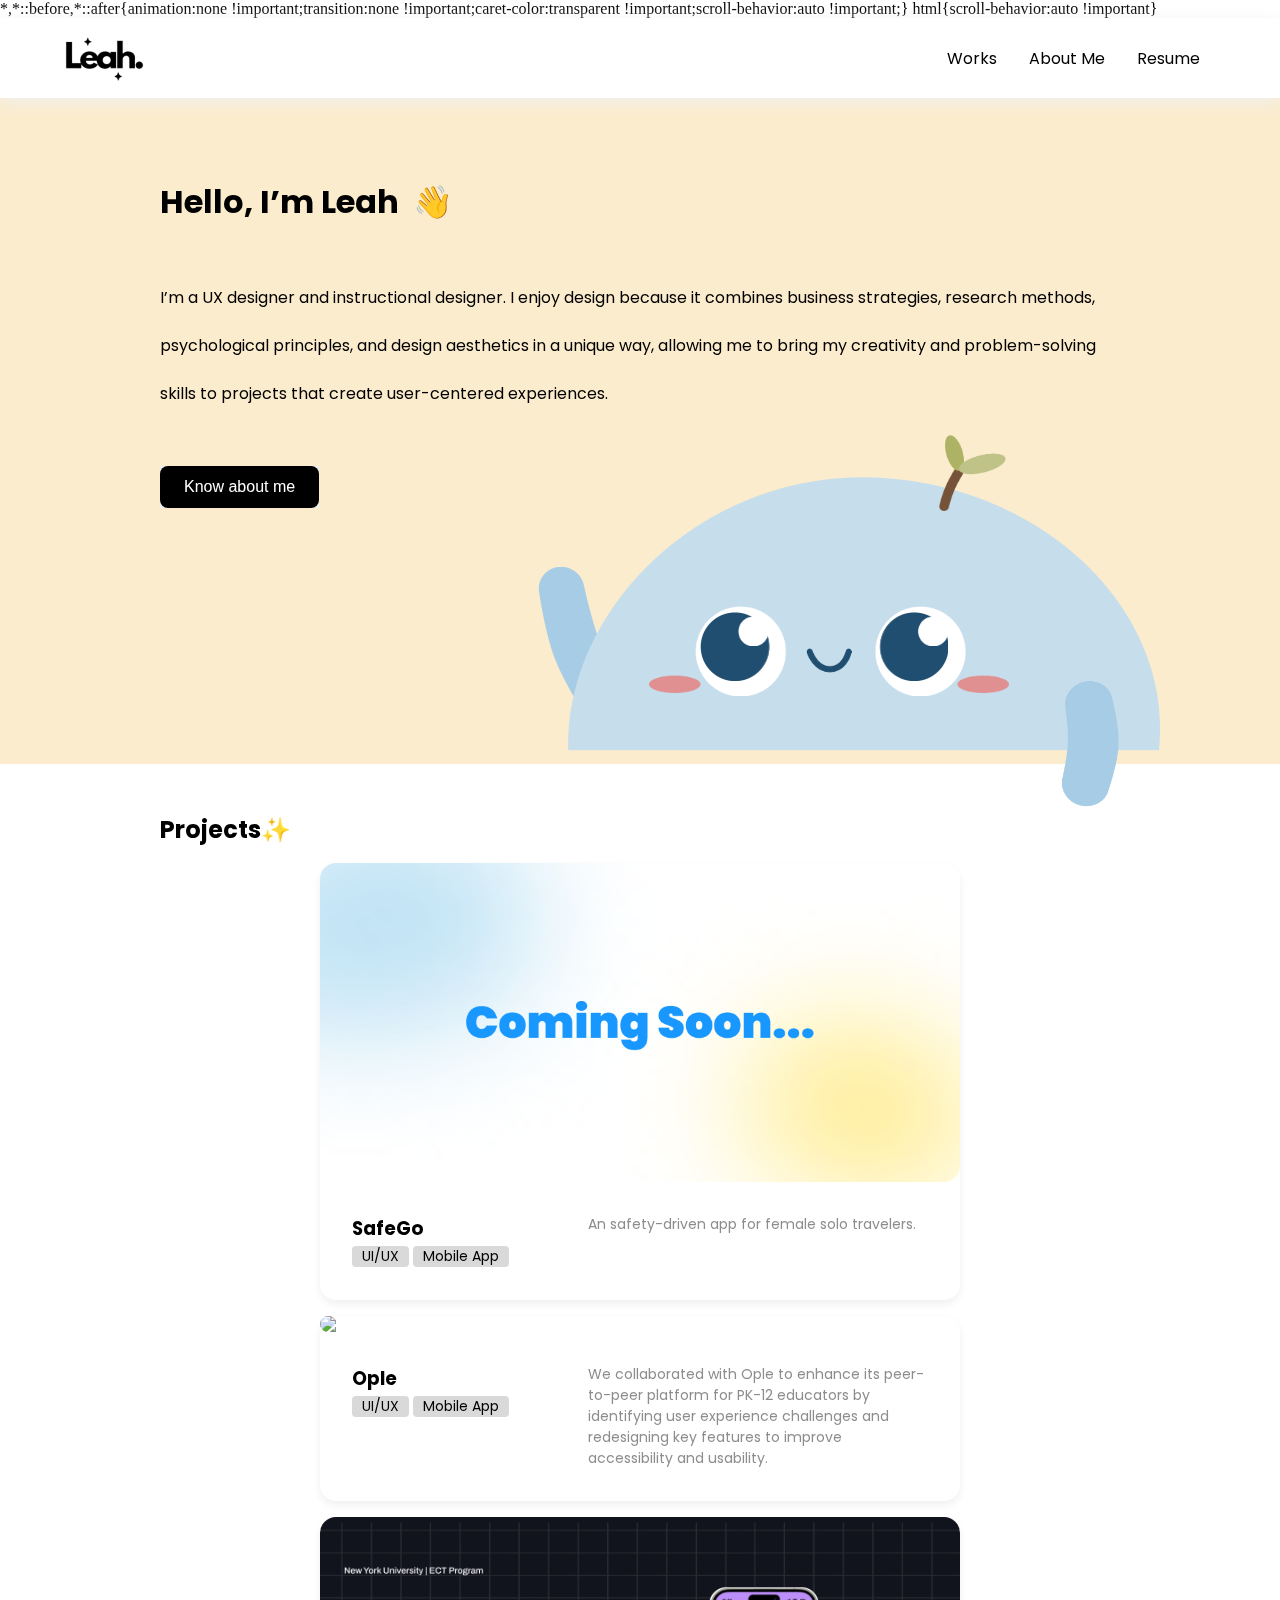
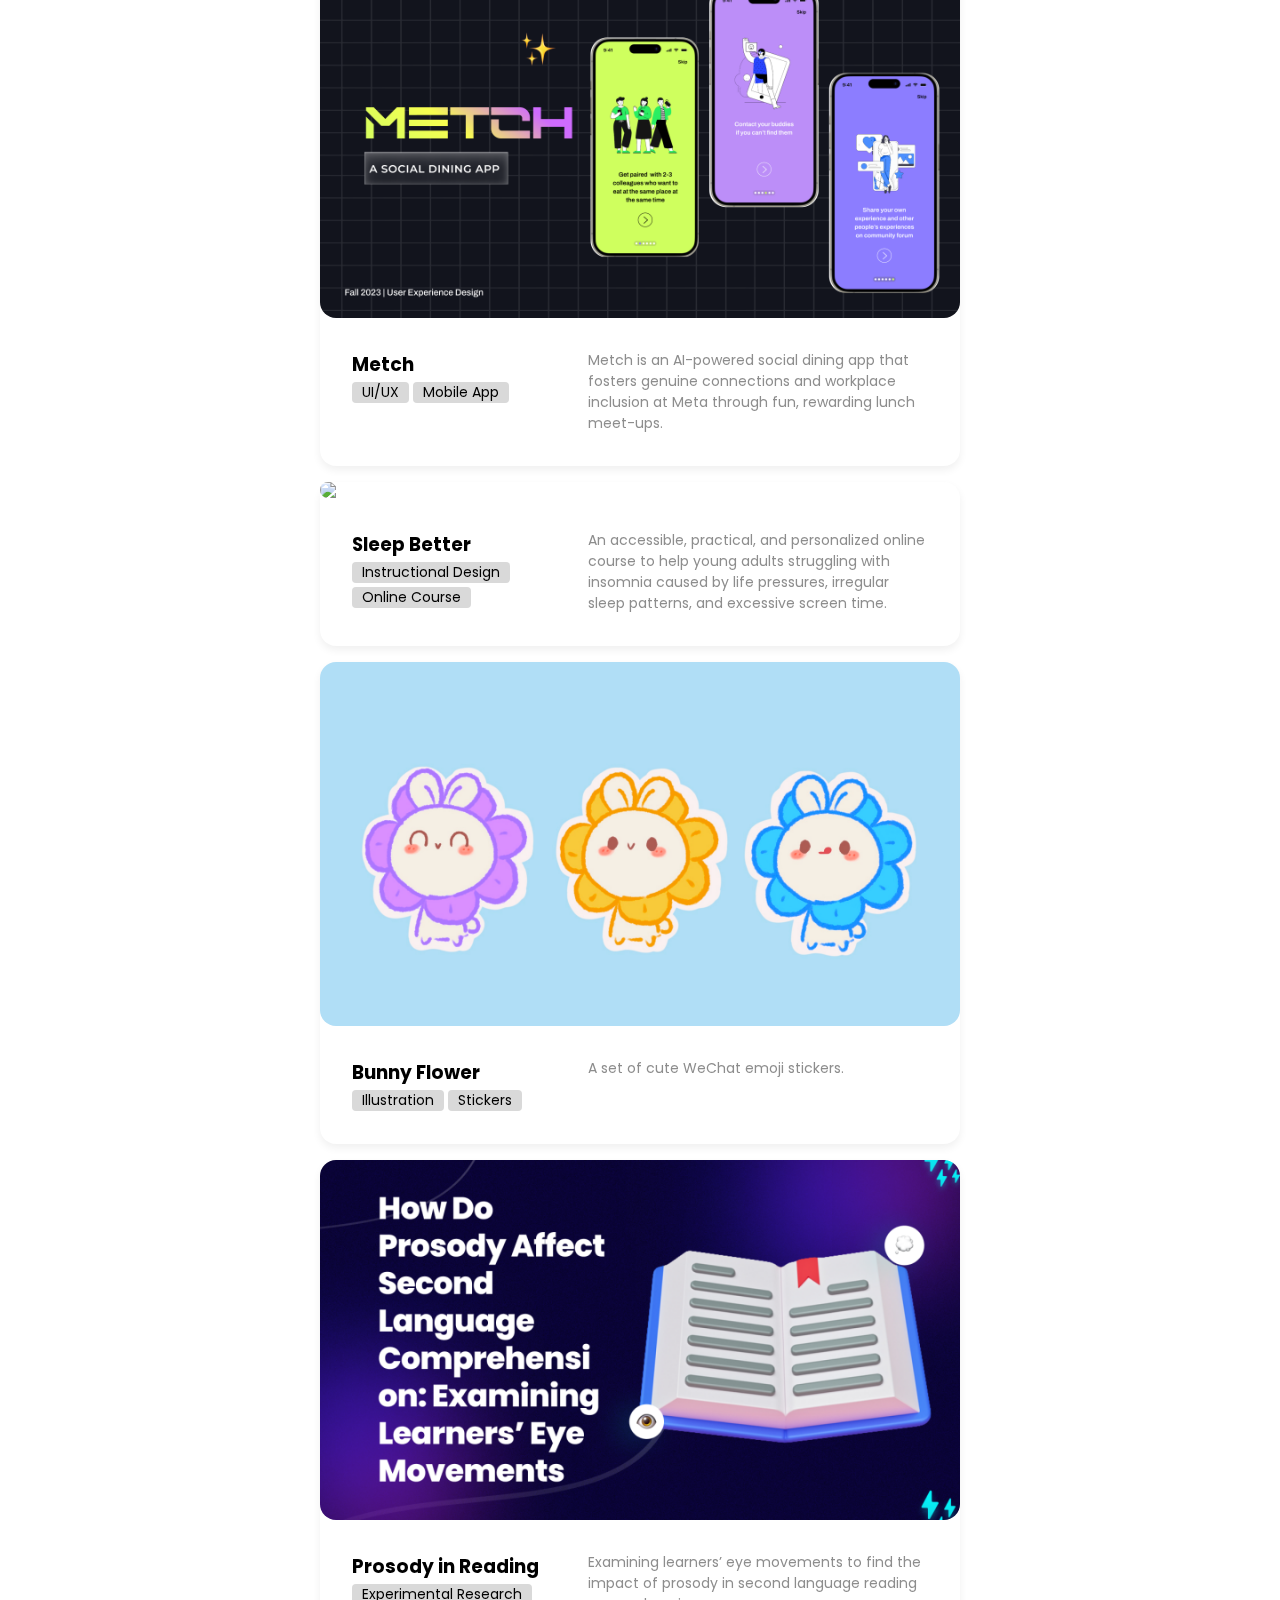
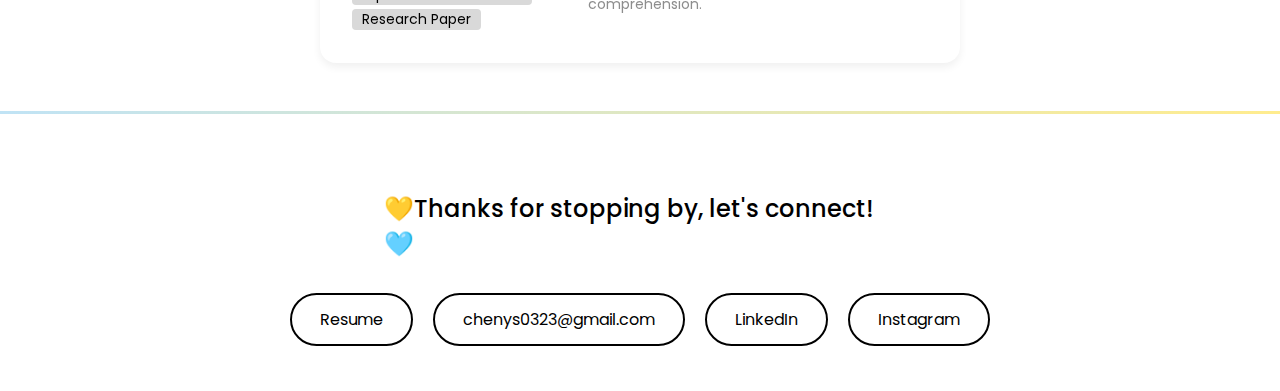
==== index.html @ affa06a2 "icon" ====
<!DOCTYPE html>
<html>
    
    <head>
        <meta charset="utf-8">
        <meta name="viewport" content="width=device-width, initial-scale=1.0">
        <link rel="stylesheet" type="text/css" href="style.css">
        <title>LeahChen_home</title>
        <link rel="icon" type="image/png" href="img/73.png">
        <link rel="preconnect" href="https://fonts.googleapis.com">
        <link rel="preconnect" href="https://fonts.gstatic.com" crossorigin>
        <link href="https://fonts.googleapis.com/css2?family=Poppins:wght@400;500;600&display=swap" rel="stylesheet">
    </head>
   
    <body>
        
        <div class="bg">
            <img src="about/img_about/background.png">
        </div>
        
        <!--navigation bar-->
        <div class="nav_bar">
            <div class="logo"><a href="index.html"><img src="img/logo.png" style="width:82px; height:80px;"> </a></div>
            <div class="menu_item">
                <ul>
                    <li><a href="index.html#nav_projects">Works</a></li>
                    <li><a href="about/about.html">About Me</a></li>
                    <li><a href="cv.pdf" target="_blank" rel="noopener noreferrer">Resume</a></li>
                </ul>
            </div>
        </div>
        <!--navigation bar end-->
        
        <!--main-->
        <div class="cover">
            <div class="cover_text">
                <h1>Hello, I’m Leah  👋</h1><br>
                <p>I’m a UX designer and instructional designer. I enjoy design because it combines business strategies, research methods, psychological principles, and design aesthetics in a unique way, allowing me to bring my creativity and problem-solving skills to projects that create user-centered experiences.</p><br>
                <button class="black-button"><a href="about/about.html">Know about me</a></button>
            </div>
            <div class="cartoon">
                <div class="cartoon_container">
                    <img class="hand" src="img/hand.png">
                    <img class="body" src="img/body.png">
                    <img class="face" src="img/face.png">
                    <img class="pupil" src="img/pupil.png">
                    <img class="highlight" src="img/highlights.png">
                    <img class="plant" src="img/plant.png">  
                    
                </div>
            </div>  
        </div>
        
        <div class="works">
            <h2 id="nav_projects">Projects✨</h2>
            <ul>
                <li>
                    <a href="#">
                        <img src="img/safego.png">
                        <div class="content">
                            <div class="title">
                                <h3>SafeGo</h3>
                                <p>UI/UX</p>
                                <p>Mobile App</p>
                            </div>
                            <div class="detail">
                                <p style="font-size: 14px; color:#8D8D8D;">An safety-driven app for female solo travelers.</p>
                            </div>
                        </div>
                    </a>    
                </li>
                <li>
                    <a href="ople/ople.html">
                        <img src="ople/img_ople/cover_ople.png">
                        <div class="content">
                            <div class="title">
                                <h3>Ople</h3>
                                <p>UI/UX</p>
                                <p>Mobile App</p>
                            </div>
                            <div class="detail">
                                <p style="font-size: 14px; color:#8D8D8D;">We collaborated with Ople to enhance its peer-to-peer platform for PK-12 educators by identifying user experience challenges and redesigning key features to improve accessibility and usability.</p>
                            </div>
                        </div>
                    </a>    
                </li>
                <li>
                    <a href="metch/metch.html">
                        <img src="metch/img_metch/cover.png">
                        <div class="content">
                            <div class="title">
                                <h3>Metch</h3>
                                <p>UI/UX</p>
                                <p>Mobile App</p>
                            </div>
                            <div class="detail">
                                <p style="font-size: 14px; color:#8D8D8D;">Metch is an AI-powered social dining app that fosters genuine connections and workplace inclusion at Meta through fun, rewarding lunch meet-ups.</p>
                            </div>
                        </div>
                    </a>    
                </li>
                <li>
                    <a href="sleep/sleep_better.html">
                        <img src="sleep/img_sleep/thumbnail.png">
                        <div class="content">
                            <div class="title">
                                <h3>Sleep Better</h3>
                                <p>Instructional Design</p>
                                <p>Online Course</p>
                            </div>
                            <div class="detail">
                                <p style="font-size: 14px; color:#8D8D8D;">An accessible, practical, and personalized online course to help young adults struggling with insomnia caused by life pressures, irregular sleep patterns, and excessive screen time.</p>
                            </div>
                        </div>
                    </a>    
                </li>
                <li>
                    <a href="bunny/bunny.html">
                        <img src="bunny/img_bunny/cover.png">
                        <div class="content">
                            <div class="title">
                                <h3>Bunny Flower</h3>
                                <p>Illustration</p>
                                <p>Stickers</p>
                            </div>
                            <div class="detail">
                                <p style="font-size: 14px; color:#8D8D8D;">A set of cute WeChat emoji stickers.</p>
                            </div>
                        </div>
                    </a>    
                </li>
                <li>
                    <a href="prosody/prosody.html">
                        <img src="prosody/img_prosody/cover.png">
                        <div class="content">
                            <div class="title">
                                <h3>Prosody in Reading</h3>
                                <p>Experimental Research</p>
                                <p>Research Paper</p>
                            </div>
                            <div class="detail">
                                <p style="font-size: 14px; color:#8D8D8D;">Examining learners’ eye movements to find the impact of prosody in second language reading comprehension.</p>
                            </div>
                        </div>
                    </a>    
                </li>
            </ul>    
        </div>
        
        <!--footer-->
        <div class="footer">
            <h2 style="font-size: 24px; font-weight: 500;">💛Thanks for stopping by, let's connect!🩵</h2>
            <ul>
                <li><a href="cv.pdf">Resume</a></li>
                <li><a href="mailto:chenys0323@gmail.com">chenys0323@gmail.com</a></li>
                <li><a href="https://www.linkedin.com/in/leahchen010323/" target="_blank" rel="noopener noreferrer">LinkedIn</a></li>
                <li><a href="https://www.instagram.com/hi_iam_leah/?igsh=MTRvcTVzODBjNzhhdg%3D%3D&utm_source=qr#" target="_blank" rel="noopener noreferrer">Instagram</a></li>
            </ul>        
        </div>
        <!--footer end-->  
        
        <div class="bg">
            <img src="about/img_about/background.png">
        </div>
        
        
    </body>

</html>
---- style.css ----
* {
   list-style: none; 
    padding: 0;
    margin: 0;
    display: block;
    text-align: left;
    width: auto;
    height: auto;
    text-decoration: none;
}

title{display: none}

body {
    font-family: "poppins";
    font-size: 16px;
    font-weight: 400;
    color: black;
    background: white;
    width: 100%;
    min-width: 960px;
}

.nav_bar{
    height: 80px;
    width: 100%;
    background: white;
    margin: 0 auto;
    box-shadow: 0 4px 16px #f0f0f0;
    position: fixed;
    z-index: 1;
}

.logo{
    float: left;
    width: 82px;
    height: 80px;
    position: absolute;
    left:64px;
}

.menu_item ul{
    float: left;
    display: inline;
    position: absolute;
    right:64px;
    
}

.menu_item ul li{
    float: left;
    padding: 28px 16px;
}

.menu_item li a{color: black;}
.menu_item li a:hover{color: #1897FF;}



/* footer */
.footer{
  width: 100%; /* 设置 footer 宽度 */
  height: 280px; /* 设置 footer 高度 */
  background-color:#FFFFFF; /* Footer 背景色 */
  position: relative; /* 设置相对定位 */
}

.footer::before {
  content: ''; /* 空内容用于伪元素 */
  position: absolute;
  top: 0; /* 定位在 footer 顶部 */
  left: 0;
  width: 100%;
  height: 3px; /* 边框的高度 */
  background: linear-gradient(to right, #C0E3F5, #FFEC8E); /* 蓝黄渐变 */
}
.footer h2{
    margin: auto;
    width: 40%;
    padding-top:80px;
}

.footer ul{text-align: center;}
.footer ul li{
    display: inline-block; /* 让边框大小根据文字自适应 */
    margin:32px 8px;
    padding: 12px 28px; /* 给文字一些内边距，控制边框和文字的距离 */
    border: 2px solid black; /* 边框颜色和宽度 */
    border-radius: 48px; /* 圆角半径，数字越大圆角越大 */
    color: black; /* 文字颜色 */
    font-size: 16px; /* 文字大小 */
    text-align: center; /* 如果文字多行，可以让它居中 */
}
.footer li a{color: black;}
.footer li a:hover{color: #1897FF;}

/* bg */
.bg{position: fixed; z-index: -1;}
.bg img{width:600px;}


/* 封面按钮 */
.black-button{border: none;}
.black-button a{
    background-color: black; /* 黑色背景 */
    color: white;           /* 白色文字 */
    border: none;          /* 无边框 */
    border-radius: 8px;    /* 圆角 */
    padding: 12px 24px;    /* 内边距 */
    font-size: 16px;       /* 字体大小 */
    text-align: center;    /* 居中对齐 */
    cursor: pointer;       /* 鼠标指针变成手型 */
    transition: all 0.3s ease; /* 动画过渡 */
}

/* 鼠标悬停效果 */
.black-button a:hover {
    background-color:#1897FF; /* 背景 */
    color:#FFEC8E;         /* 文字 */
    transform: translateY(2px); /* 按钮微微向上浮动 */
}

/* 鼠标按下效果 */
.black-button:active {
    background-color: #555; /* 更浅的黑色背景 */
    transform: translateY(0); /* 恢复原位 */
}

/* cover */
.cover{background-color: #FBECCD; padding-bottom: 96px;}
.cover_text{padding:160px; line-height: 48px;}


/* 小人 */
.cartoon{
    position: absolute;
    top:434px;
    right:120px;
}
.cartoon_container {
    width: 592px;
    height: 374px;
    position: relative;
    cursor: pointer;
    }
.hand{
    width:89px;
    height:160px;
    position: absolute;
    top:133px;
    left:-30px;
    transform-origin:bottom; /* 设置旋转轴心 */
    transition: transform 0.3s ease;
}
.body{
    width:592px;
    height: 330px;
    position: absolute;
    top:43.4px;
    left:0;
    transition: transform 0.3s ease;
}
.face{
    width:360px;
    height: 90px;
    position: absolute;
    top:172px;
    left:80.7px;
    transition: transform 0.3s ease;
}
.pupil{
    width:248.33px;
    height: 68.71px;
    position: absolute;
    top:178px;
    left:132px;
    transition: transform 0.3s ease;
}
.highlight{
    width:209.64px;
    height: 30.02px;
    position: absolute;
    top:182px;
    left:170px;
    transition: transform 0.3s ease;
}
.plant{
    width:69.16px;
    height: 76.75px;
    position: absolute;
    top:0;
    left:371px;
    transition: transform 0.3s ease;
}

 /* 鼠标悬停时，添加动画 */
.cartoon_container:hover .hand{
    transform: rotate(10deg);
}

.cartoon_container:hover .face{
    transform:translateX(25.3px); 
    transform: translateY(-36px);
}
.cartoon_container:hover .pupil{
    transform:translateX(31px); 
    transform: translateY(-37px);
}
.cartoon_container:hover .highlight{
    transform:translateX(11px); 
    transform: translateY(-43px);
}
.cartoon_container:hover .plant{
    transform: translateY(-15px);
}


/* projects */
.works{margin:48px 160px;}

.works ul li a{
    margin: 16px 160px;
    background-color: white;
    box-shadow: 0 4px 8px #f0f0f0;
    border-radius: 16px; /* 圆角半径 */
    color:black;
    transition: all 0.3s ease;
}
.works ul li img{
    margin:auto; width:100%;
    border-radius: 16px; /* 圆角半径 */
}
.content{
    display:flex;
    justify-content: space-between; /* 左右分布 */
    align-items: flex-start; /* 顶部对齐 */
    gap: 10px; /* 左右部分的间距 */
    padding:32px;
}
.title{flex:1;}
.detail{flex:1.5;}

.title p{
    font-size: 14px;
    background-color: #D9D9D9; 
    display: inline-block; 
    padding:0 10px; 
    text-align: center;
    border-radius: 4px;
}

.works ul li a:hover{
    transform: scale(1.02); /* 放大 2% */
    filter: grayscale(5%) brightness(0.9); /* 灰色滤镜，降低亮度 */;
}
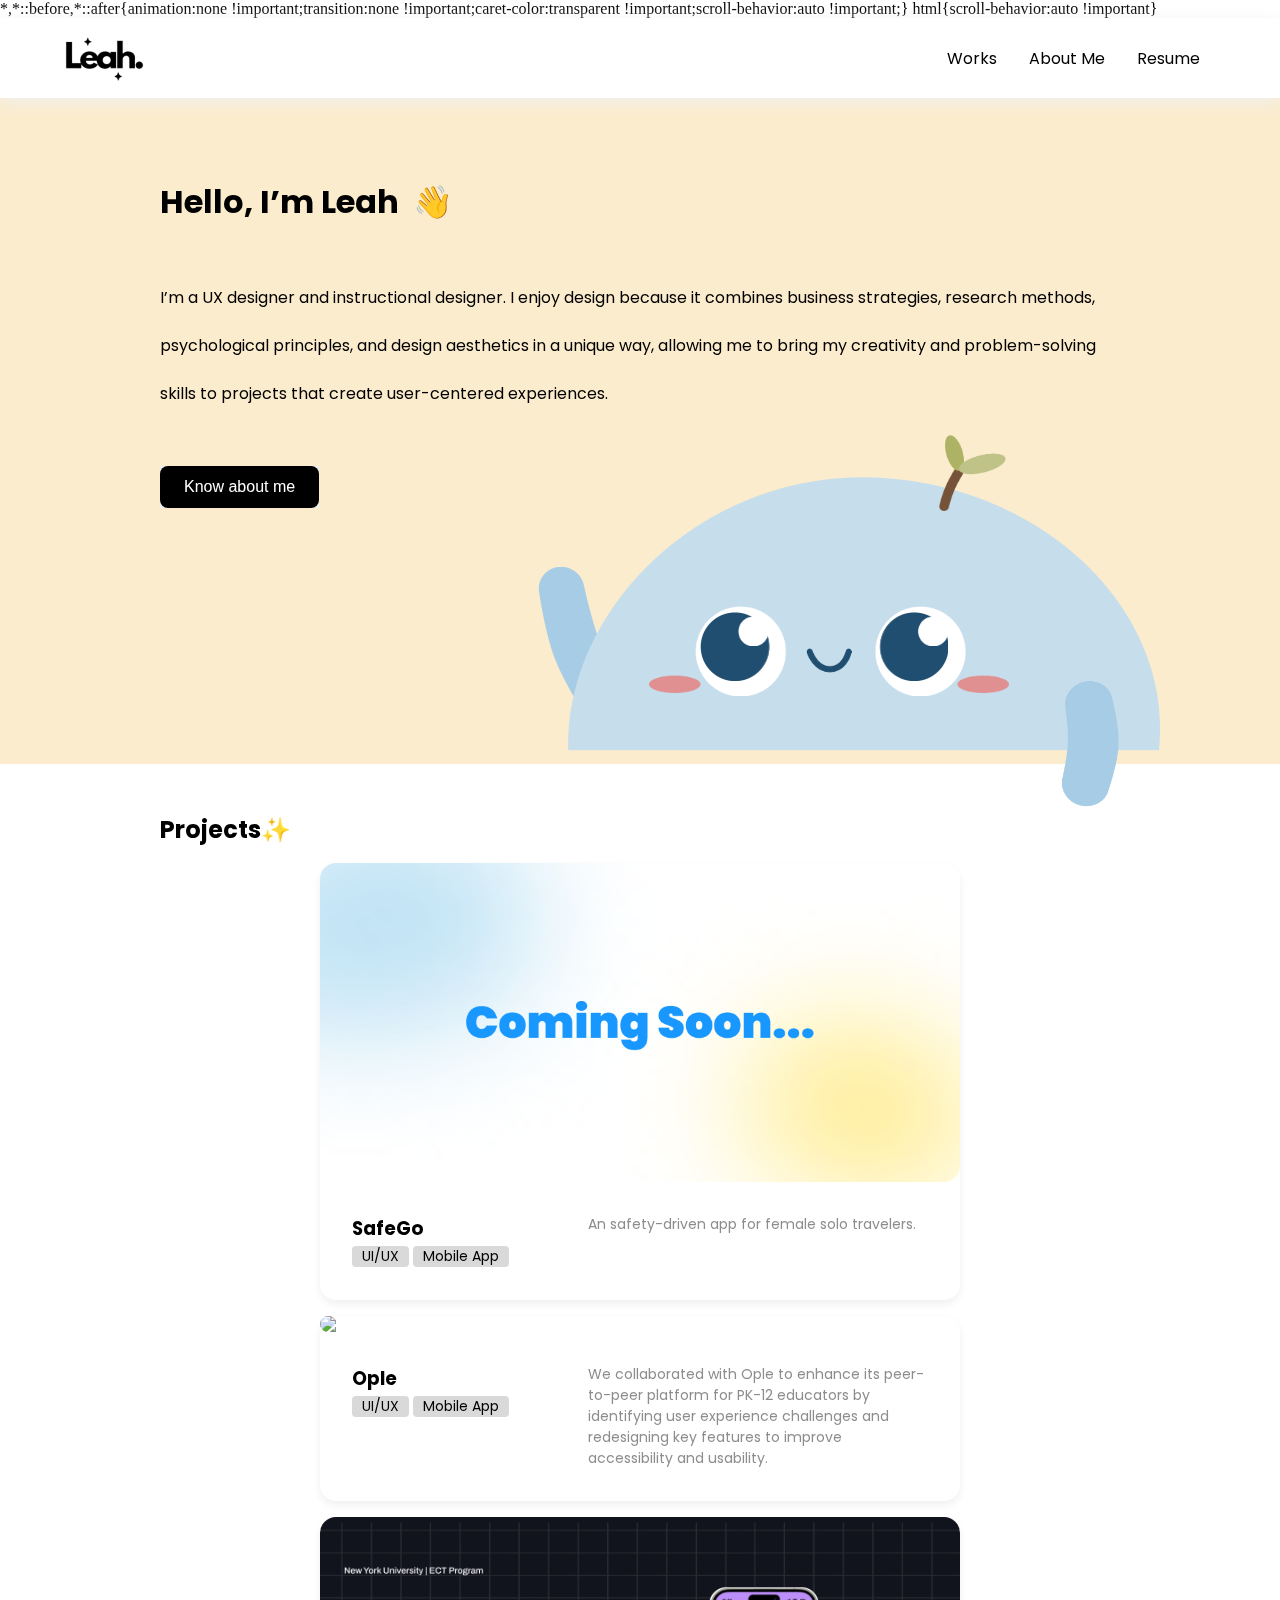
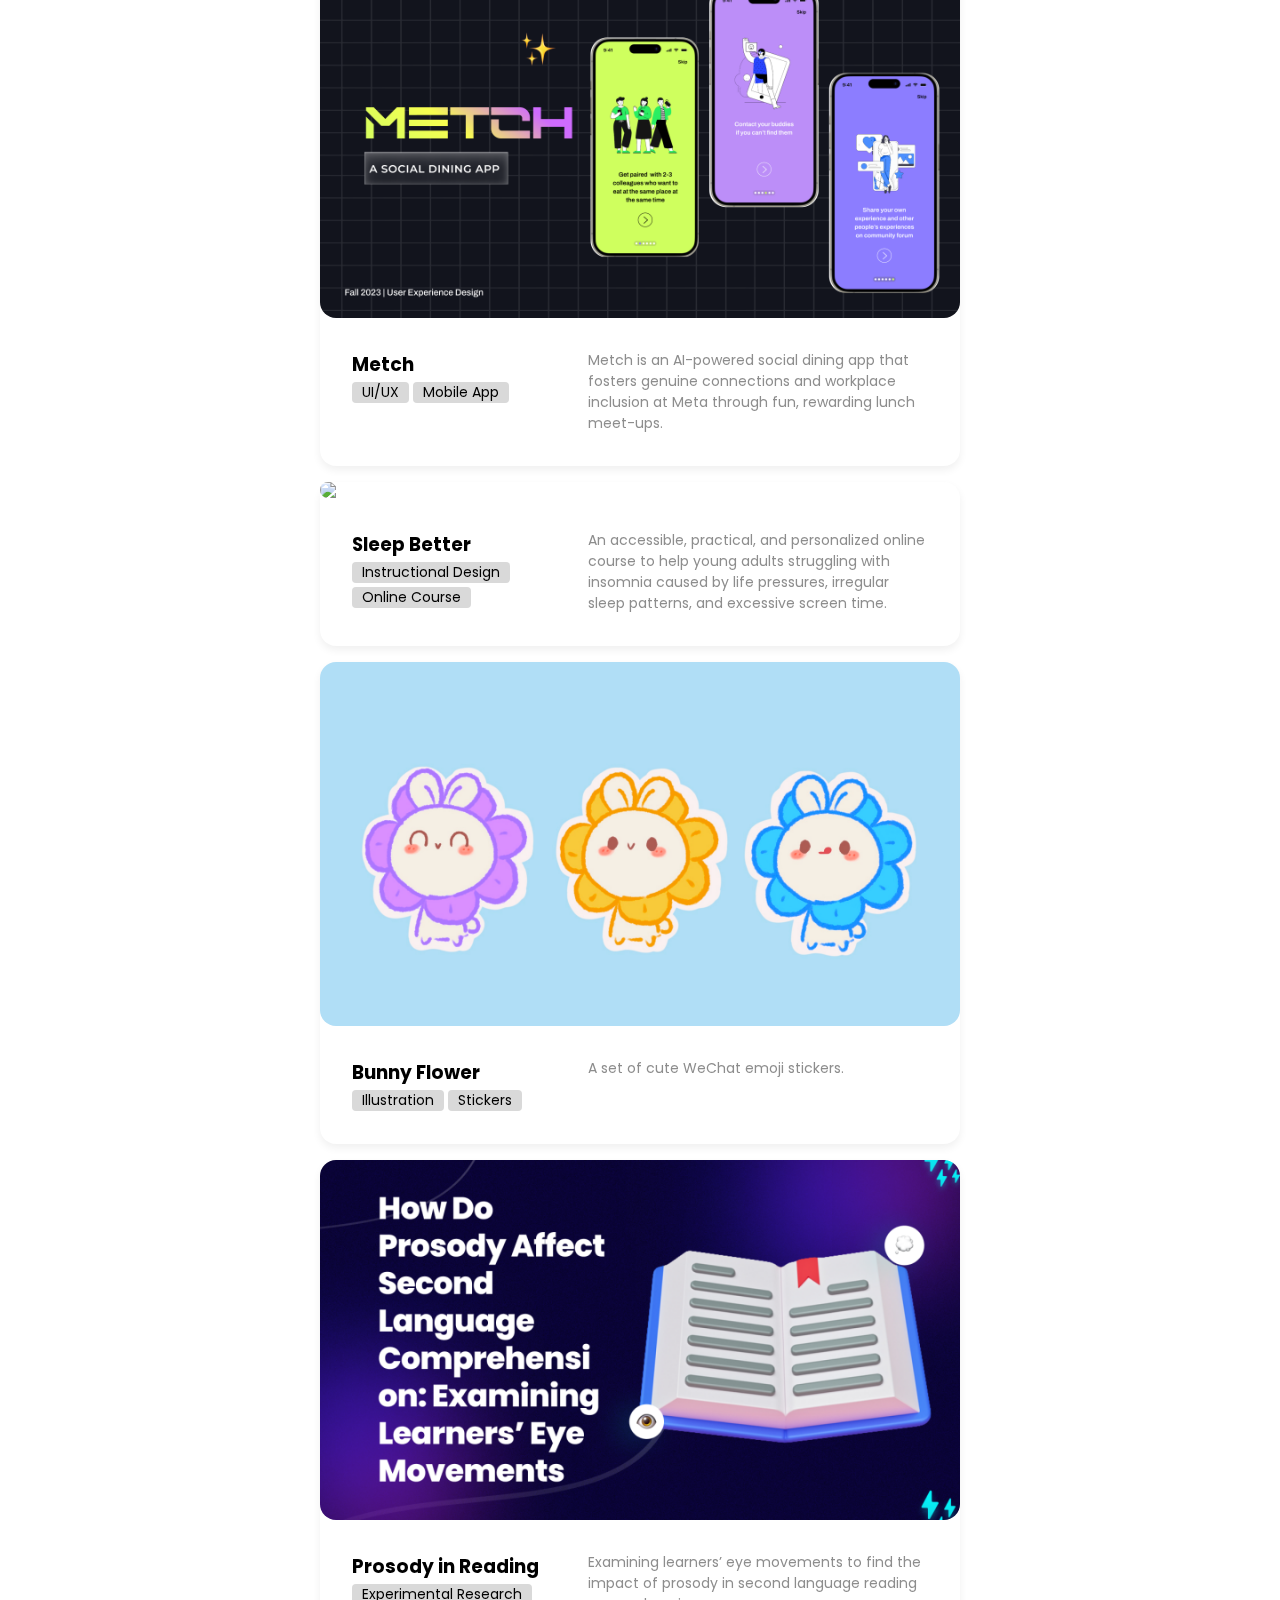
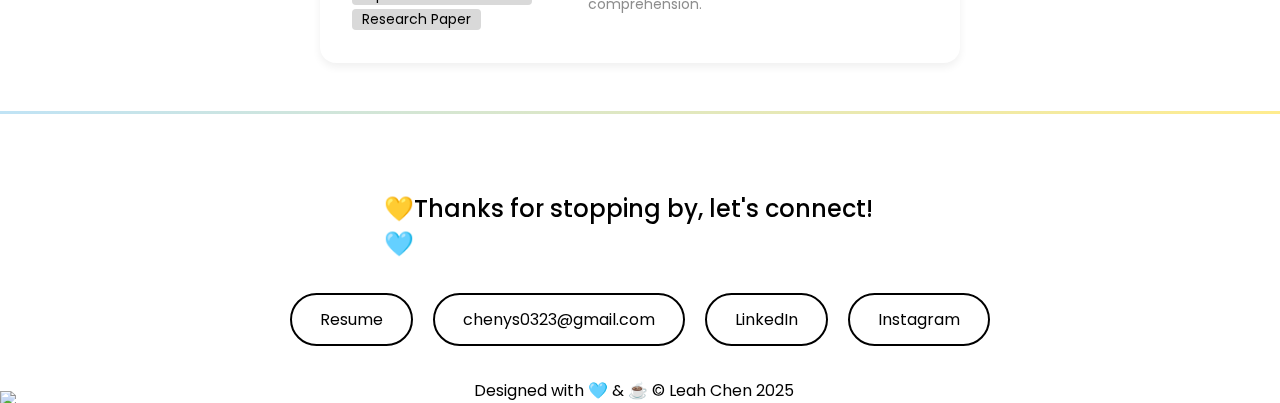
==== commit 039506ae: "footer update" ====
--- a/index.html
+++ b/index.html
@@ -155,7 +155,8 @@
                 <li><a href="mailto:chenys0323@gmail.com">chenys0323@gmail.com</a></li>
                 <li><a href="https://www.linkedin.com/in/leahchen010323/" target="_blank" rel="noopener noreferrer">LinkedIn</a></li>
                 <li><a href="https://www.instagram.com/hi_iam_leah/?igsh=MTRvcTVzODBjNzhhdg%3D%3D&utm_source=qr#" target="_blank" rel="noopener noreferrer">Instagram</a></li>
-            </ul>        
+            </ul>
+            <p>Designed with 🩵 & ☕️ © Leah Chen 2025</p>
         </div>
         <!--footer end-->  
         
--- a/style.css
+++ b/style.css
@@ -78,6 +78,10 @@
     margin: auto;
     width: 40%;
     padding-top:80px;
+}
+.footer p{
+    margin:auto;
+    width:26%;
 }
 
 .footer ul{text-align: center;}
@@ -115,9 +119,9 @@
 
 /* 鼠标悬停效果 */
 .black-button a:hover {
-    background-color:#1897FF; /* 背景 */
-    color:#FFEC8E;         /* 文字 */
-    transform: translateY(2px); /* 按钮微微向上浮动 */
+    background-color:#555; /* 背景 */
+    color:white;         /* 文字 */
+    transform: translateY(-2px); /* 按钮微微向上浮动 */
 }
 
 /* 鼠标按下效果 */
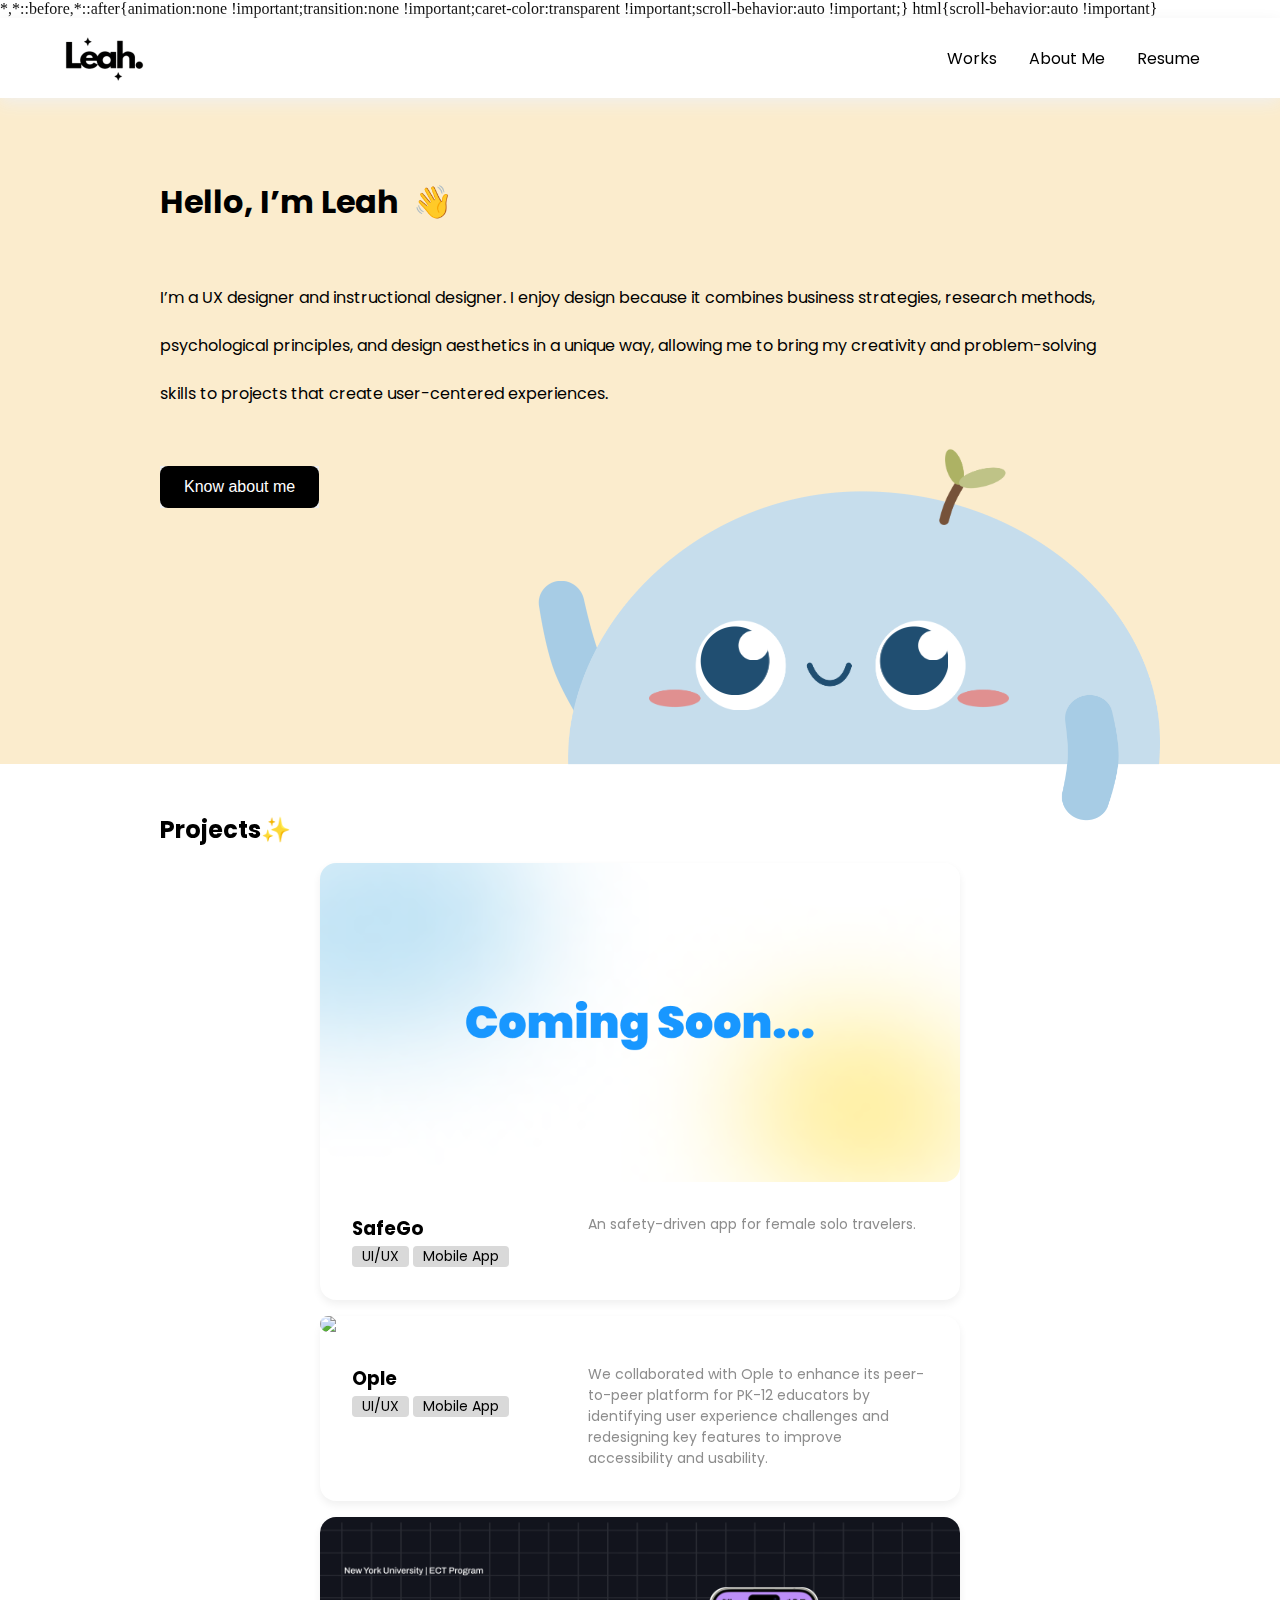
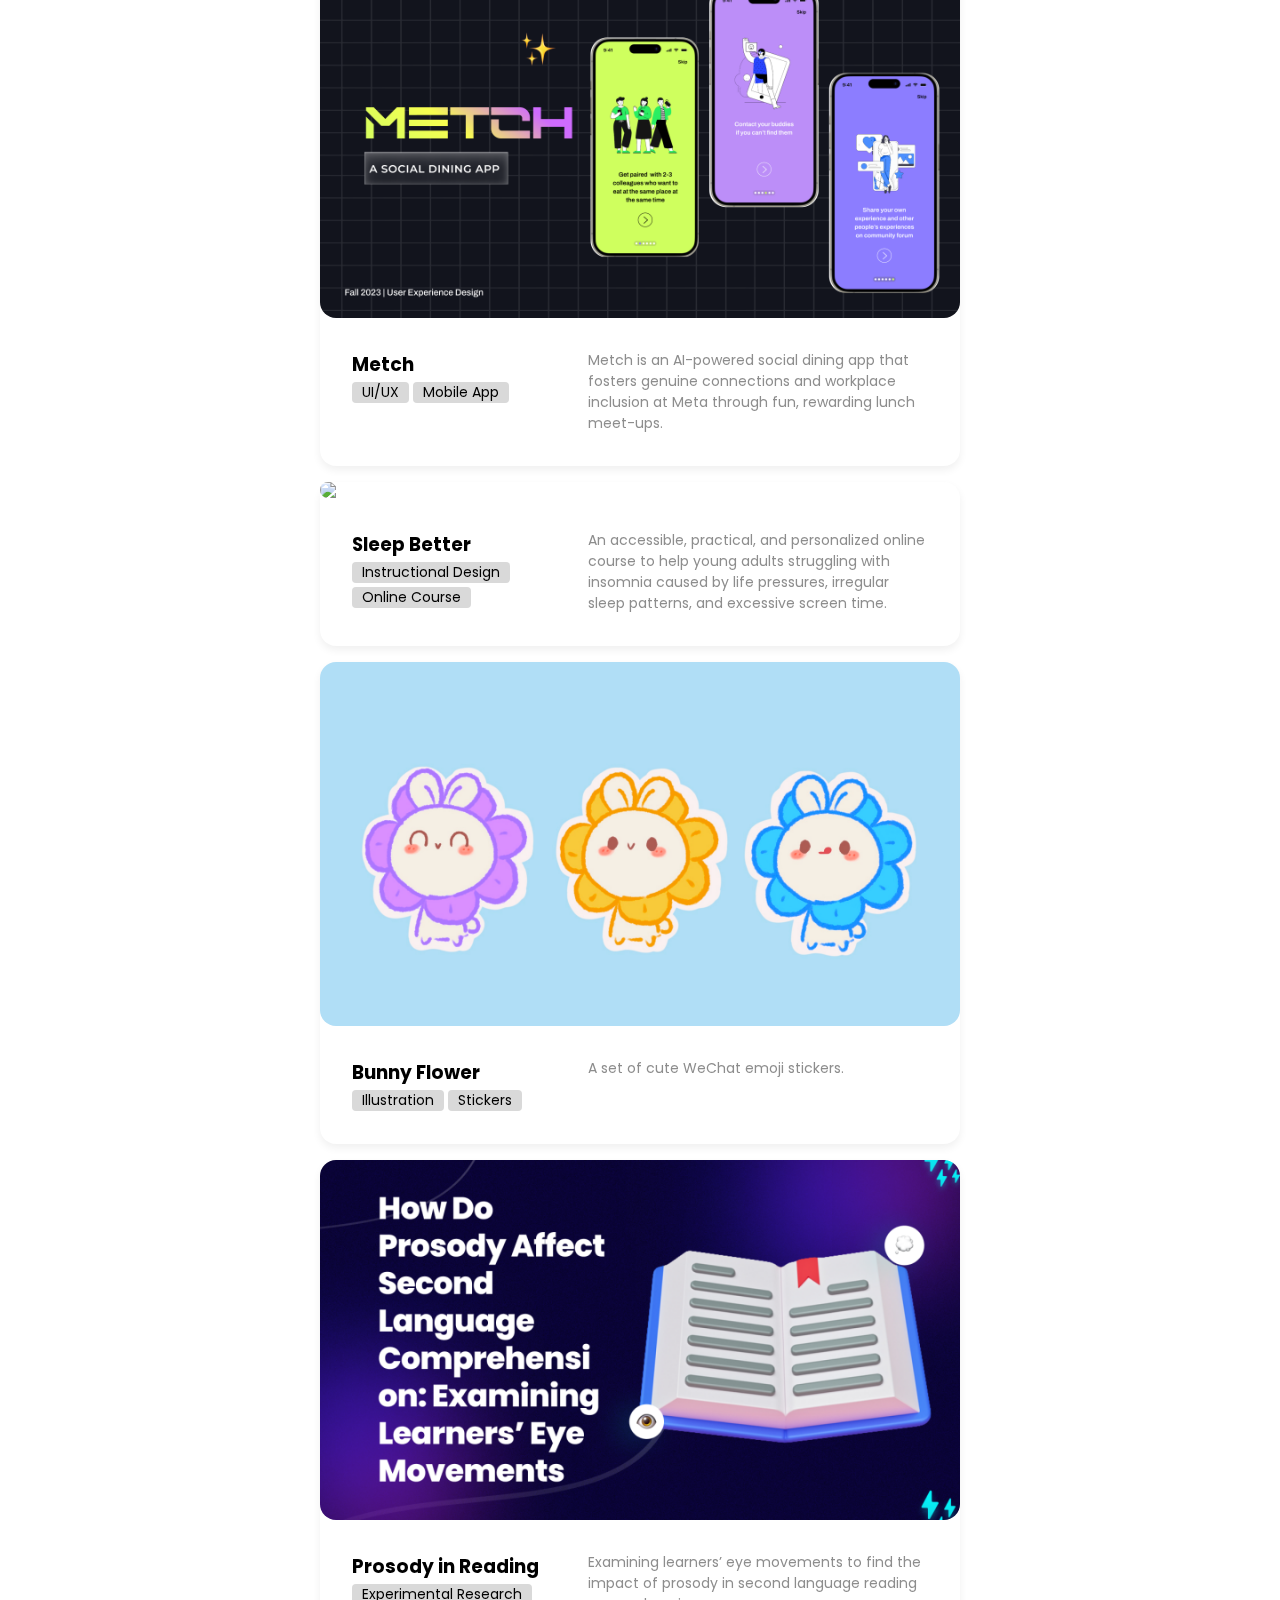
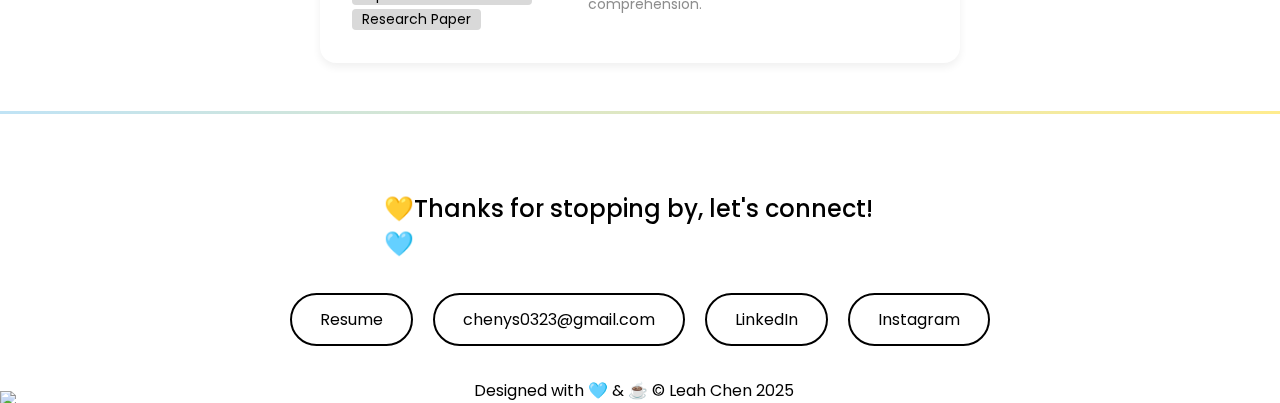
==== commit 8d5daf47: "layout adjustment" ====
--- a/index.html
+++ b/index.html
@@ -38,6 +38,7 @@
                 <p>I’m a UX designer and instructional designer. I enjoy design because it combines business strategies, research methods, psychological principles, and design aesthetics in a unique way, allowing me to bring my creativity and problem-solving skills to projects that create user-centered experiences.</p><br>
                 <button class="black-button"><a href="about/about.html">Know about me</a></button>
             </div>
+           
             <div class="cartoon">
                 <div class="cartoon_container">
                     <img class="hand" src="img/hand.png">
@@ -46,7 +47,6 @@
                     <img class="pupil" src="img/pupil.png">
                     <img class="highlight" src="img/highlights.png">
                     <img class="plant" src="img/plant.png">  
-                    
                 </div>
             </div>  
         </div>
--- a/style.css
+++ b/style.css
@@ -131,14 +131,14 @@
 }
 
 /* cover */
-.cover{background-color: #FBECCD; padding-bottom: 96px;}
+.cover{position: relative; background-color: #FBECCD; padding-bottom: 96px;}
 .cover_text{padding:160px; line-height: 48px;}
 
 
 /* 小人 */
 .cartoon{
     position: absolute;
-    top:434px;
+    bottom: -58px;
     right:120px;
 }
 .cartoon_container {
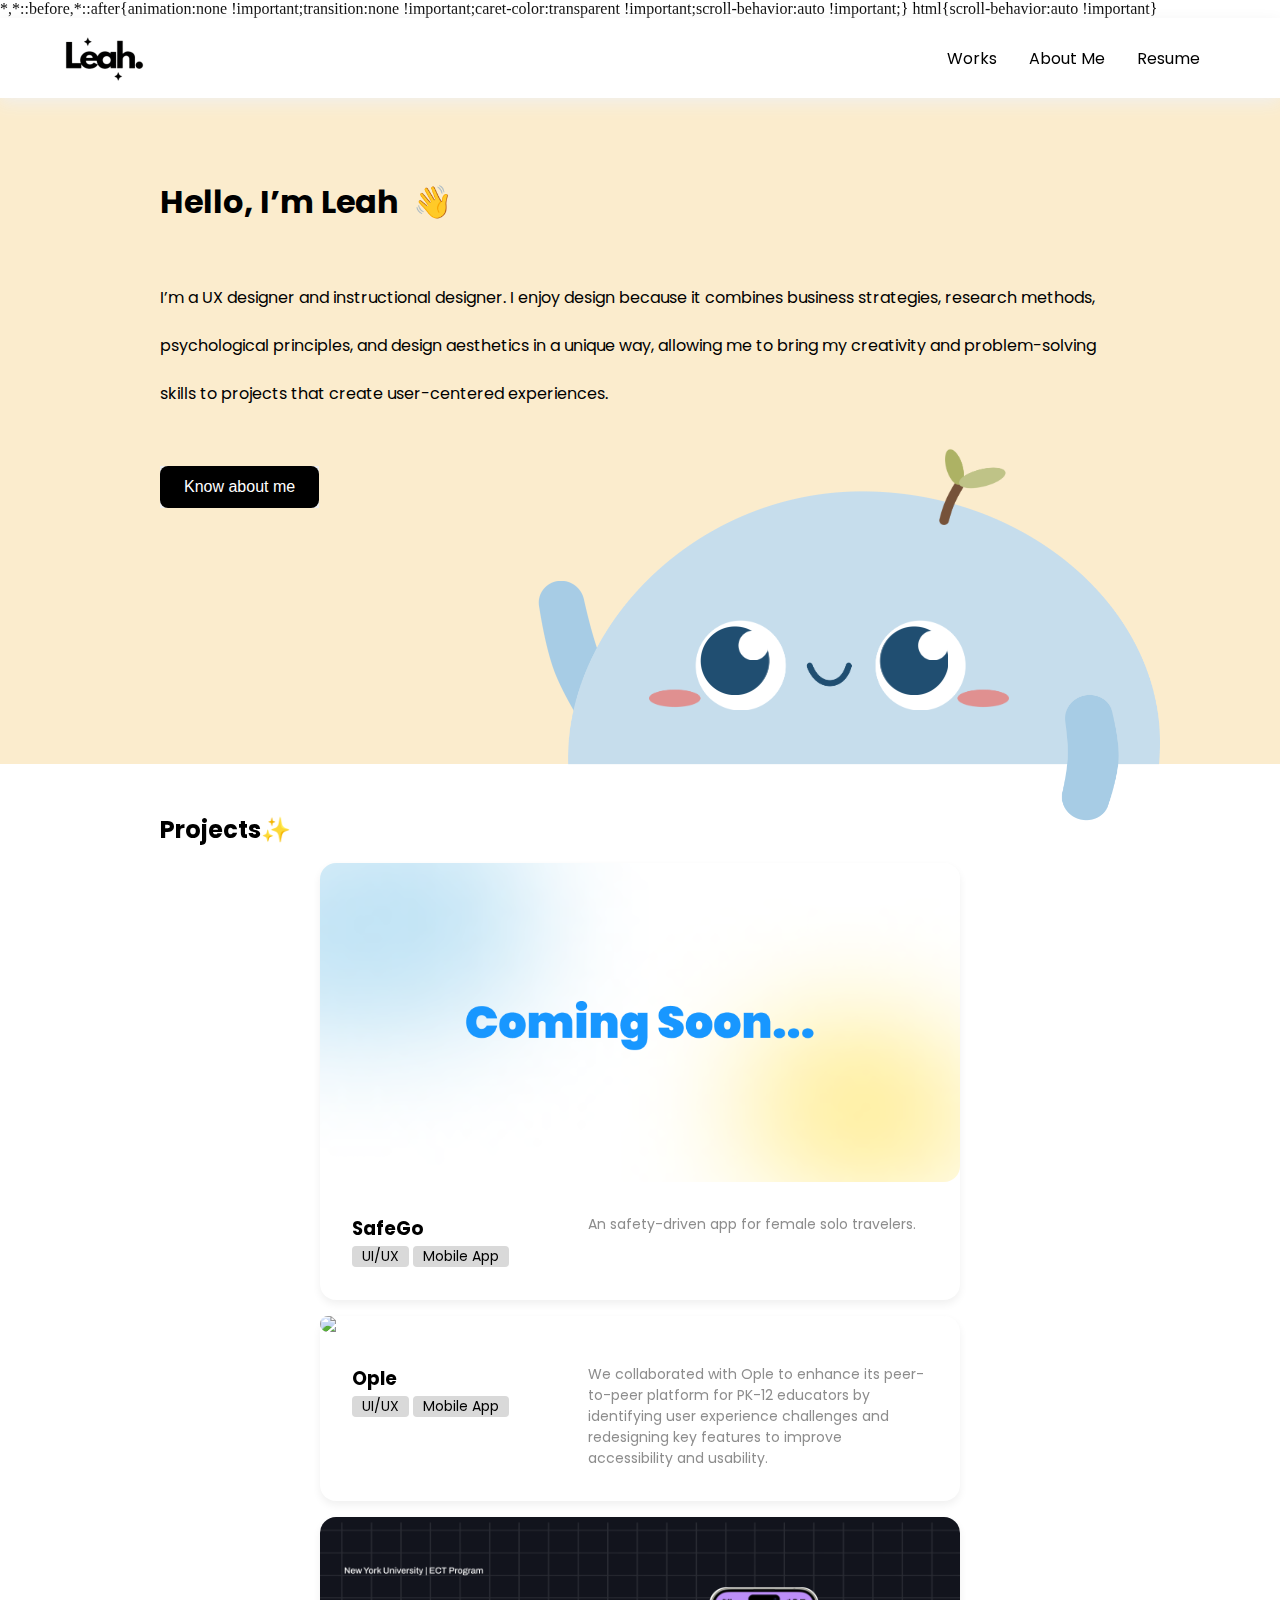
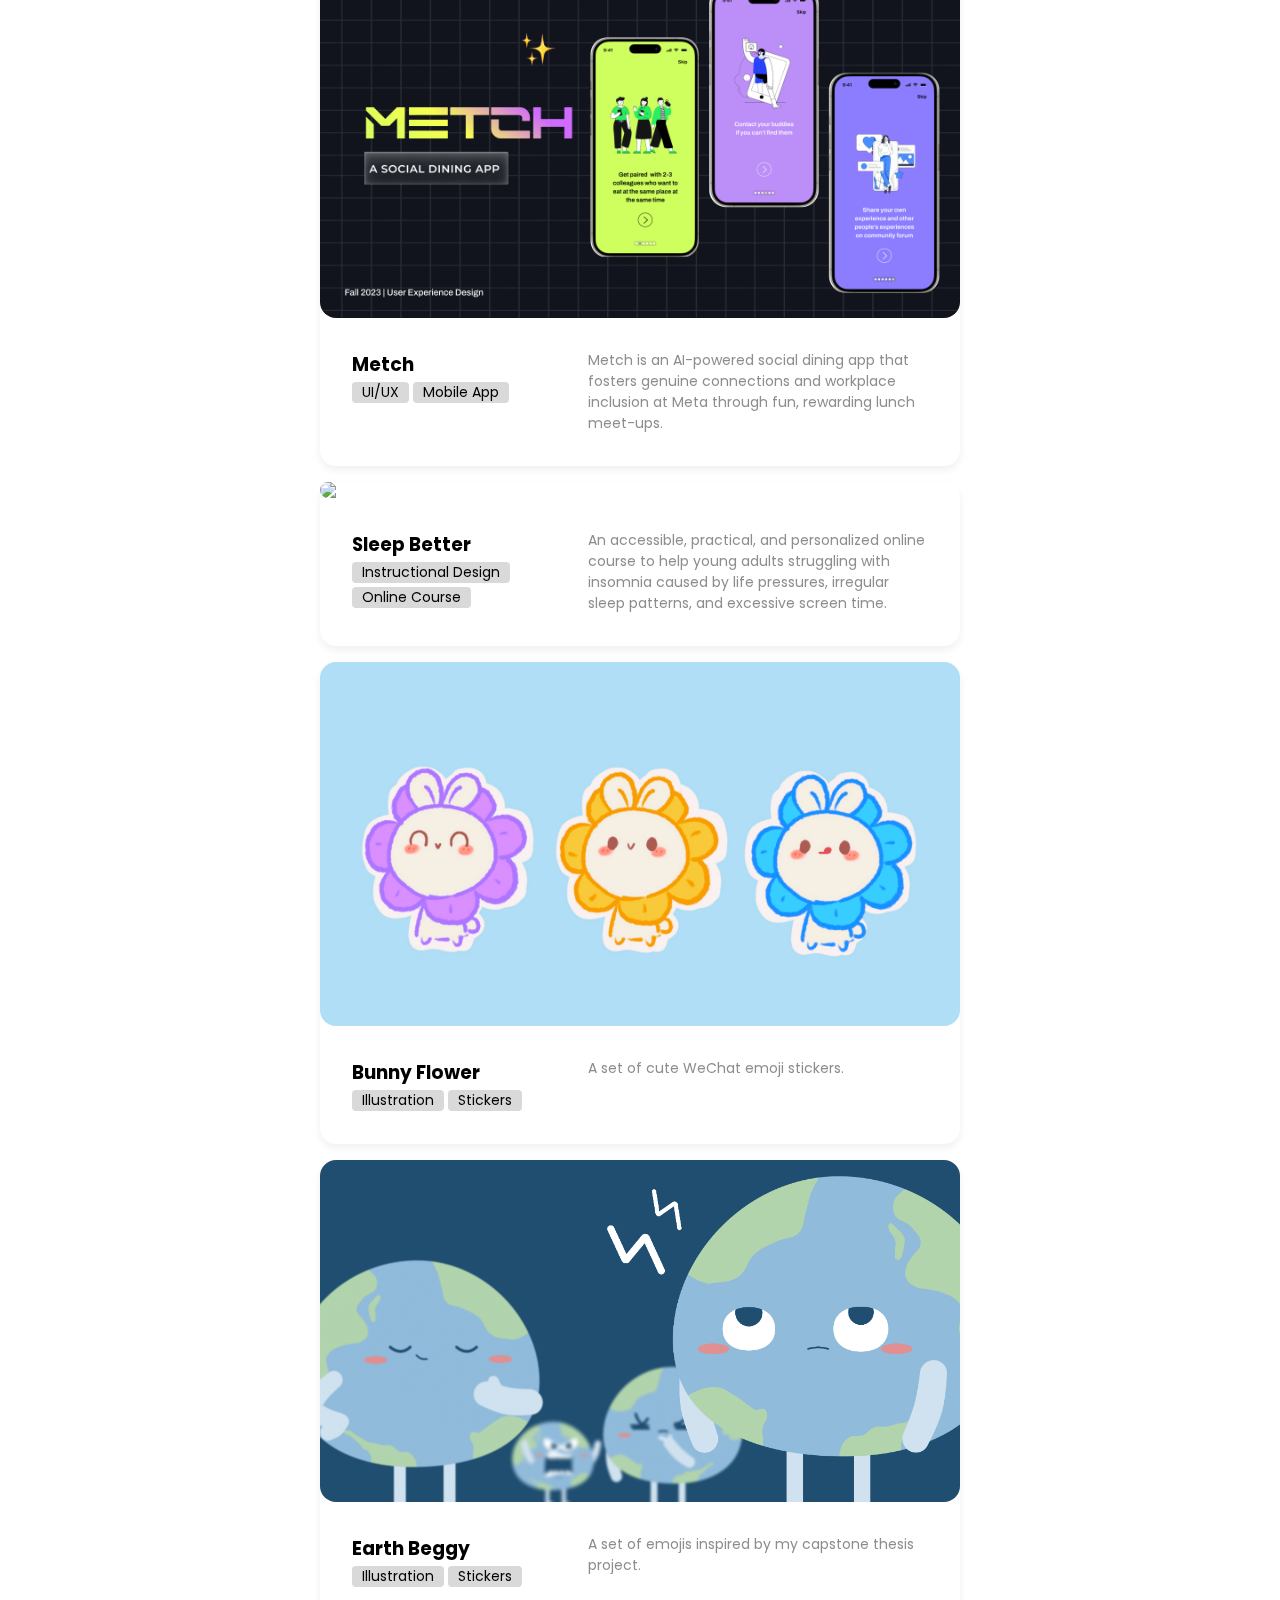
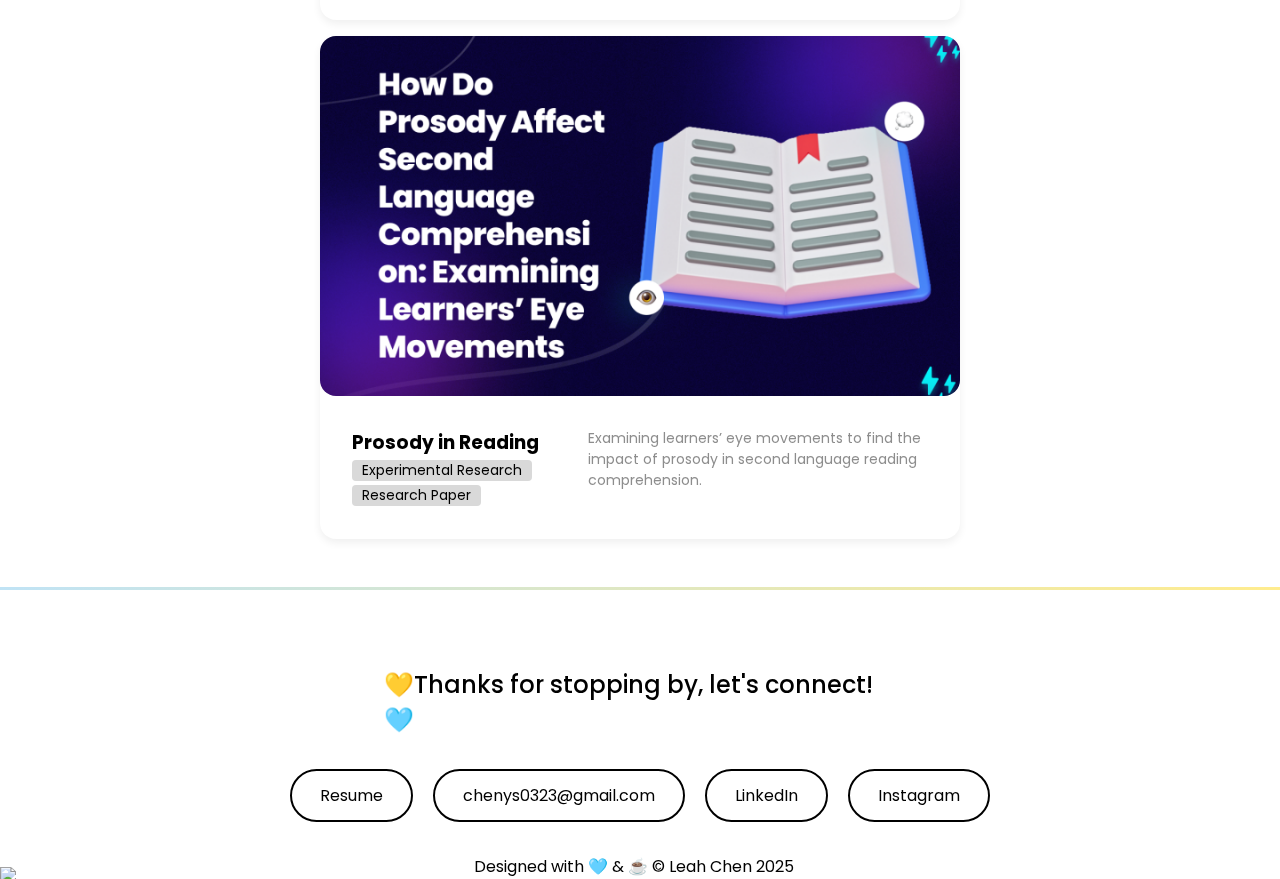
==== commit e6258b22: "add earth project" ====
--- a/index.html
+++ b/index.html
@@ -130,6 +130,21 @@
                     </a>    
                 </li>
                 <li>
+                    <a href="earth/earth.html">
+                        <img src="earth/img_earth/Frame%2020.png">
+                        <div class="content">
+                            <div class="title">
+                                <h3>Earth Beggy</h3>
+                                <p>Illustration</p>
+                                <p>Stickers</p>
+                            </div>
+                            <div class="detail">
+                                <p style="font-size: 14px; color:#8D8D8D;">A set of emojis inspired by my capstone thesis project.</p>
+                            </div>
+                        </div>
+                    </a>    
+                </li>
+                <li>
                     <a href="prosody/prosody.html">
                         <img src="prosody/img_prosody/cover.png">
                         <div class="content">
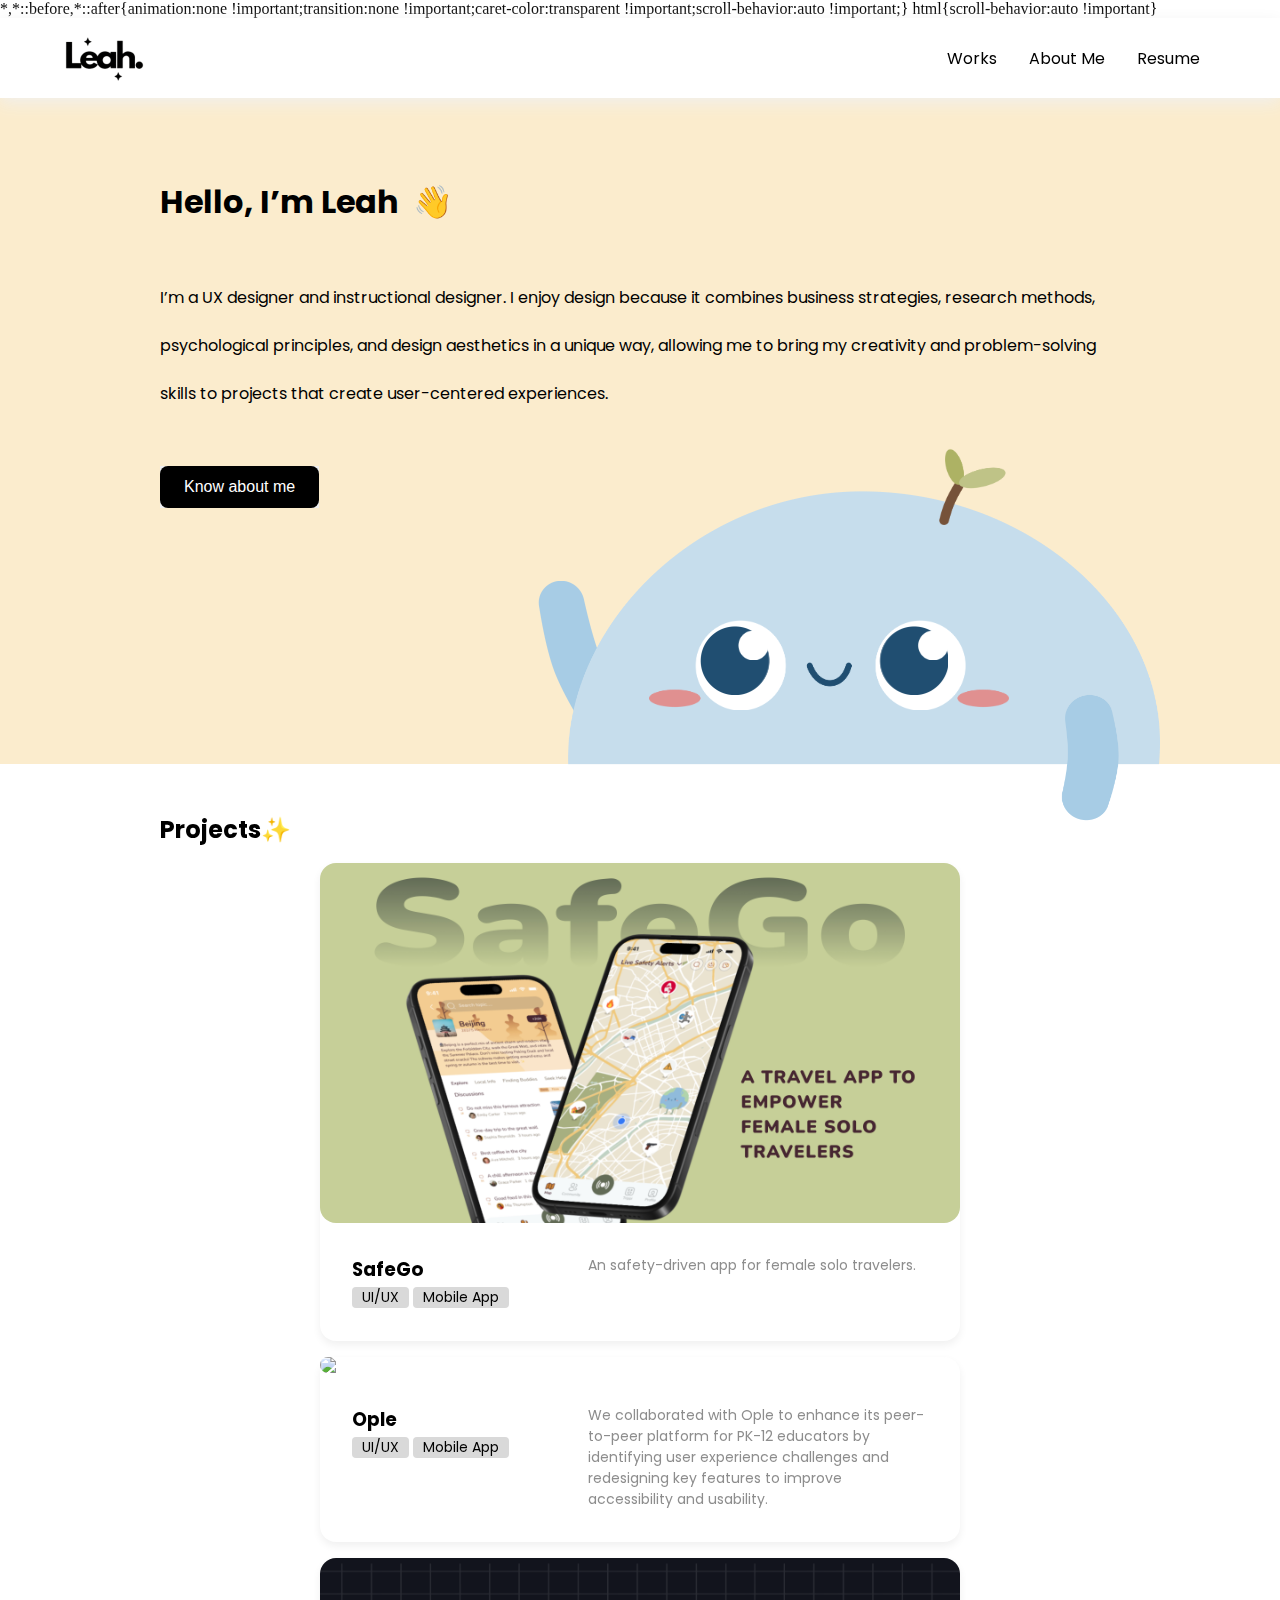
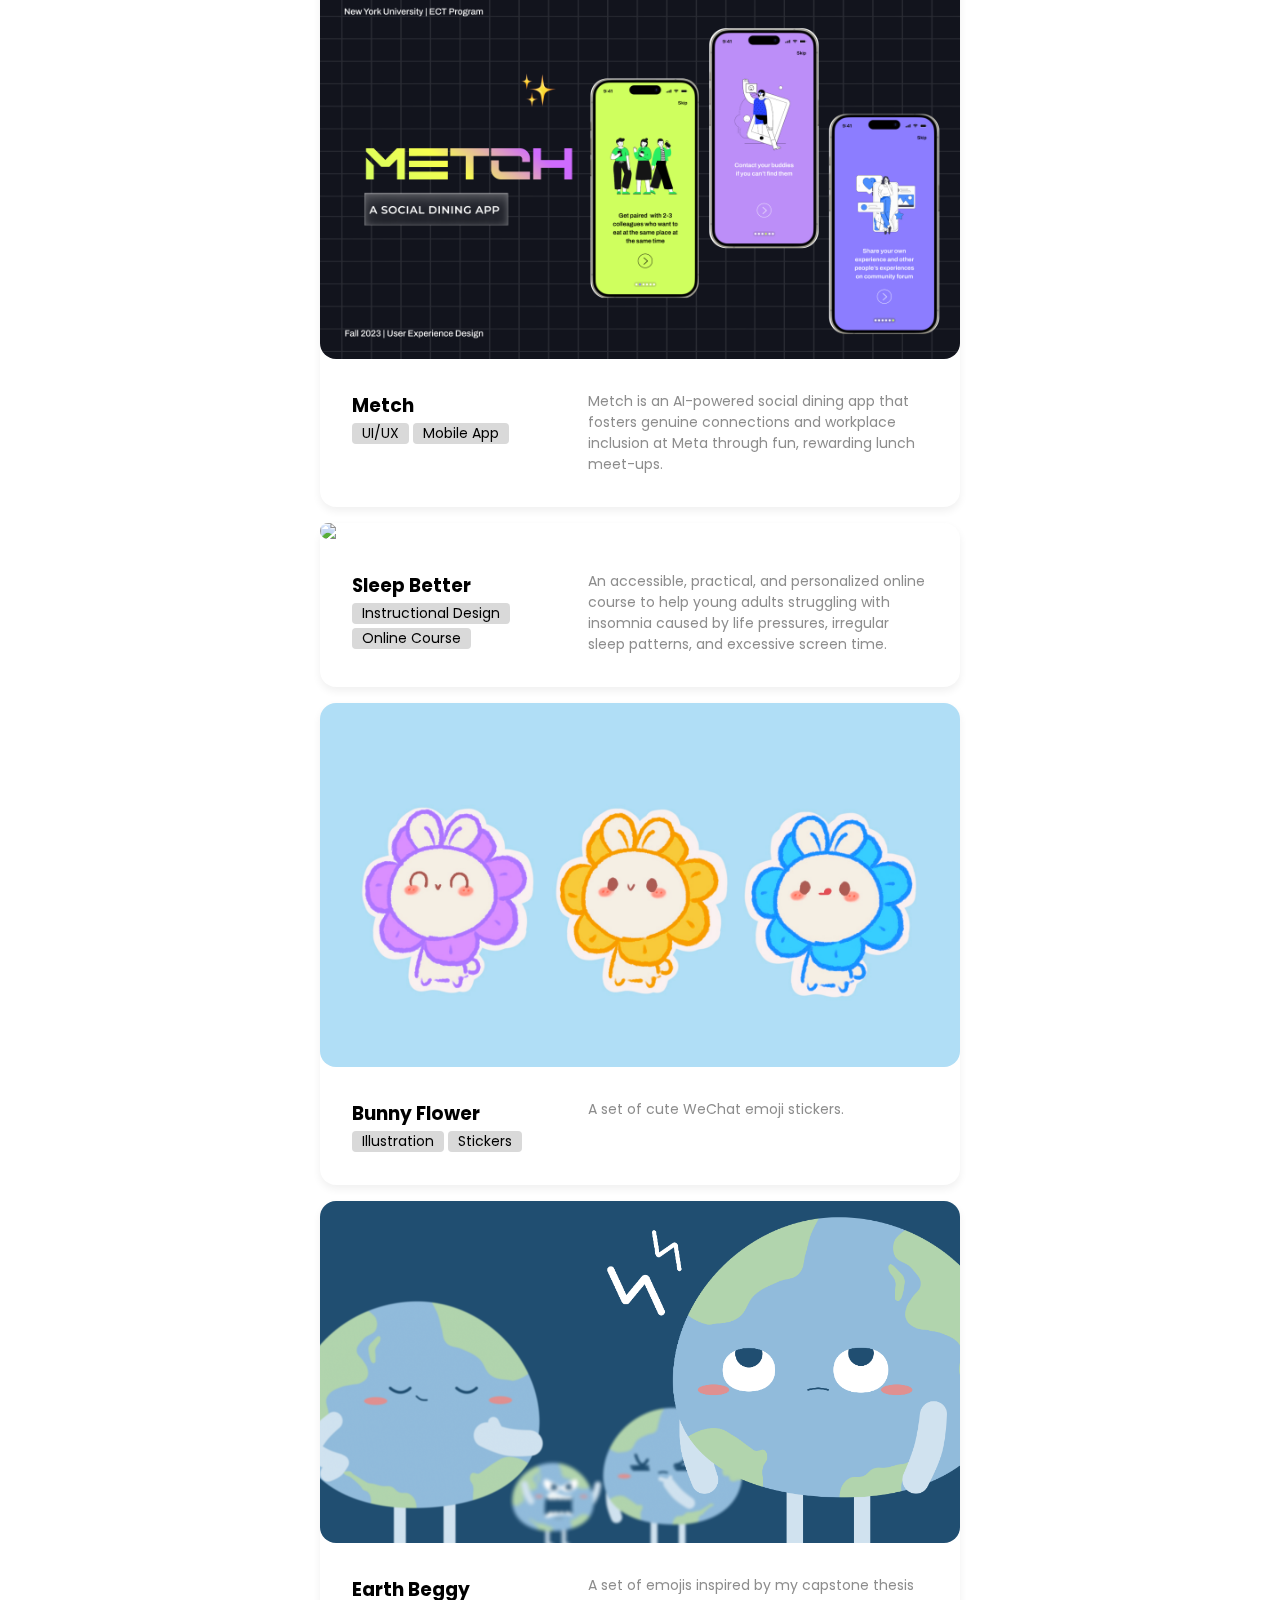
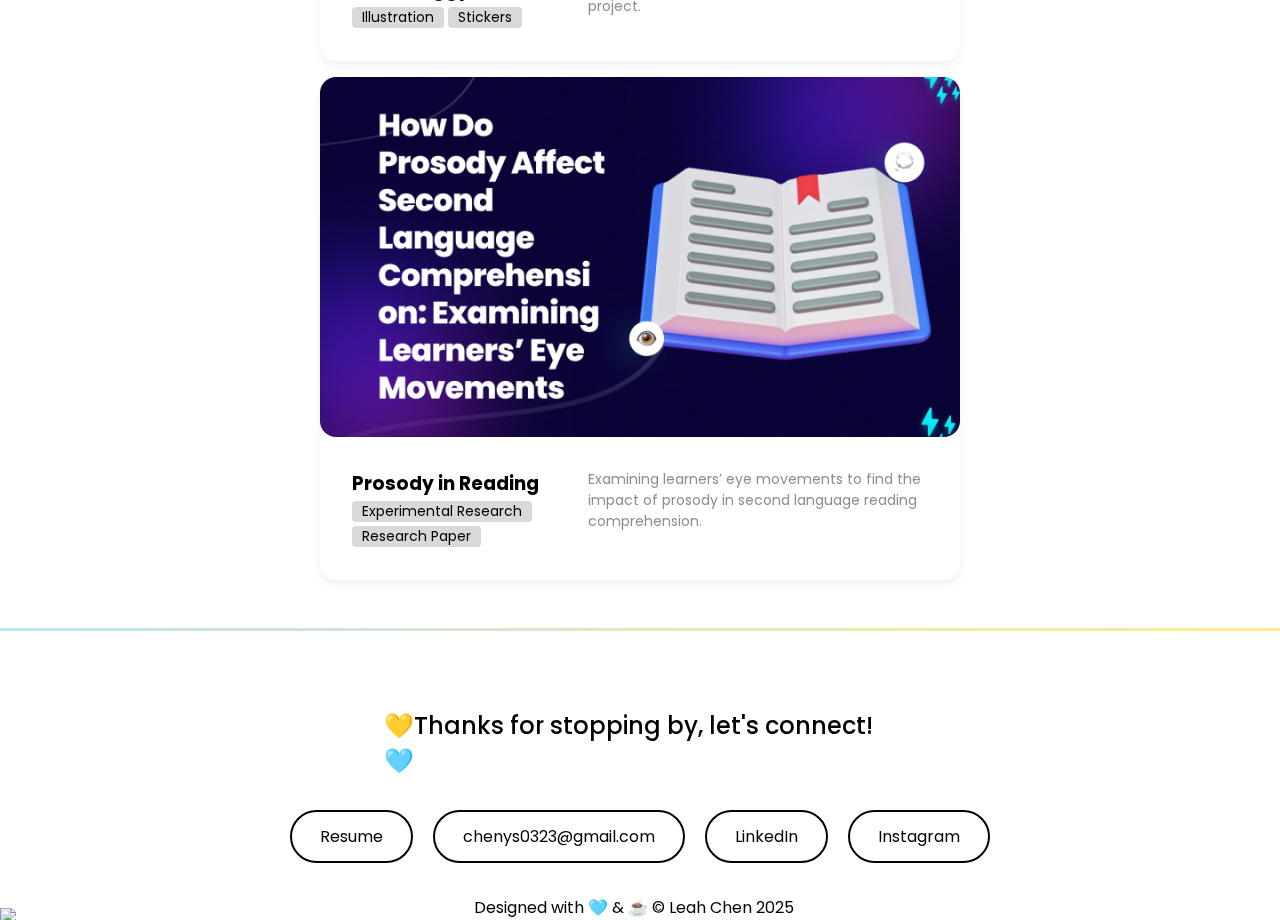
==== commit 21736913: "projects" ====
--- a/index.html
+++ b/index.html
@@ -55,7 +55,7 @@
             <h2 id="nav_projects">Projects✨</h2>
             <ul>
                 <li>
-                    <a href="#">
+                    <a href="img/comingsoon.png">
                         <img src="img/safego.png">
                         <div class="content">
                             <div class="title">
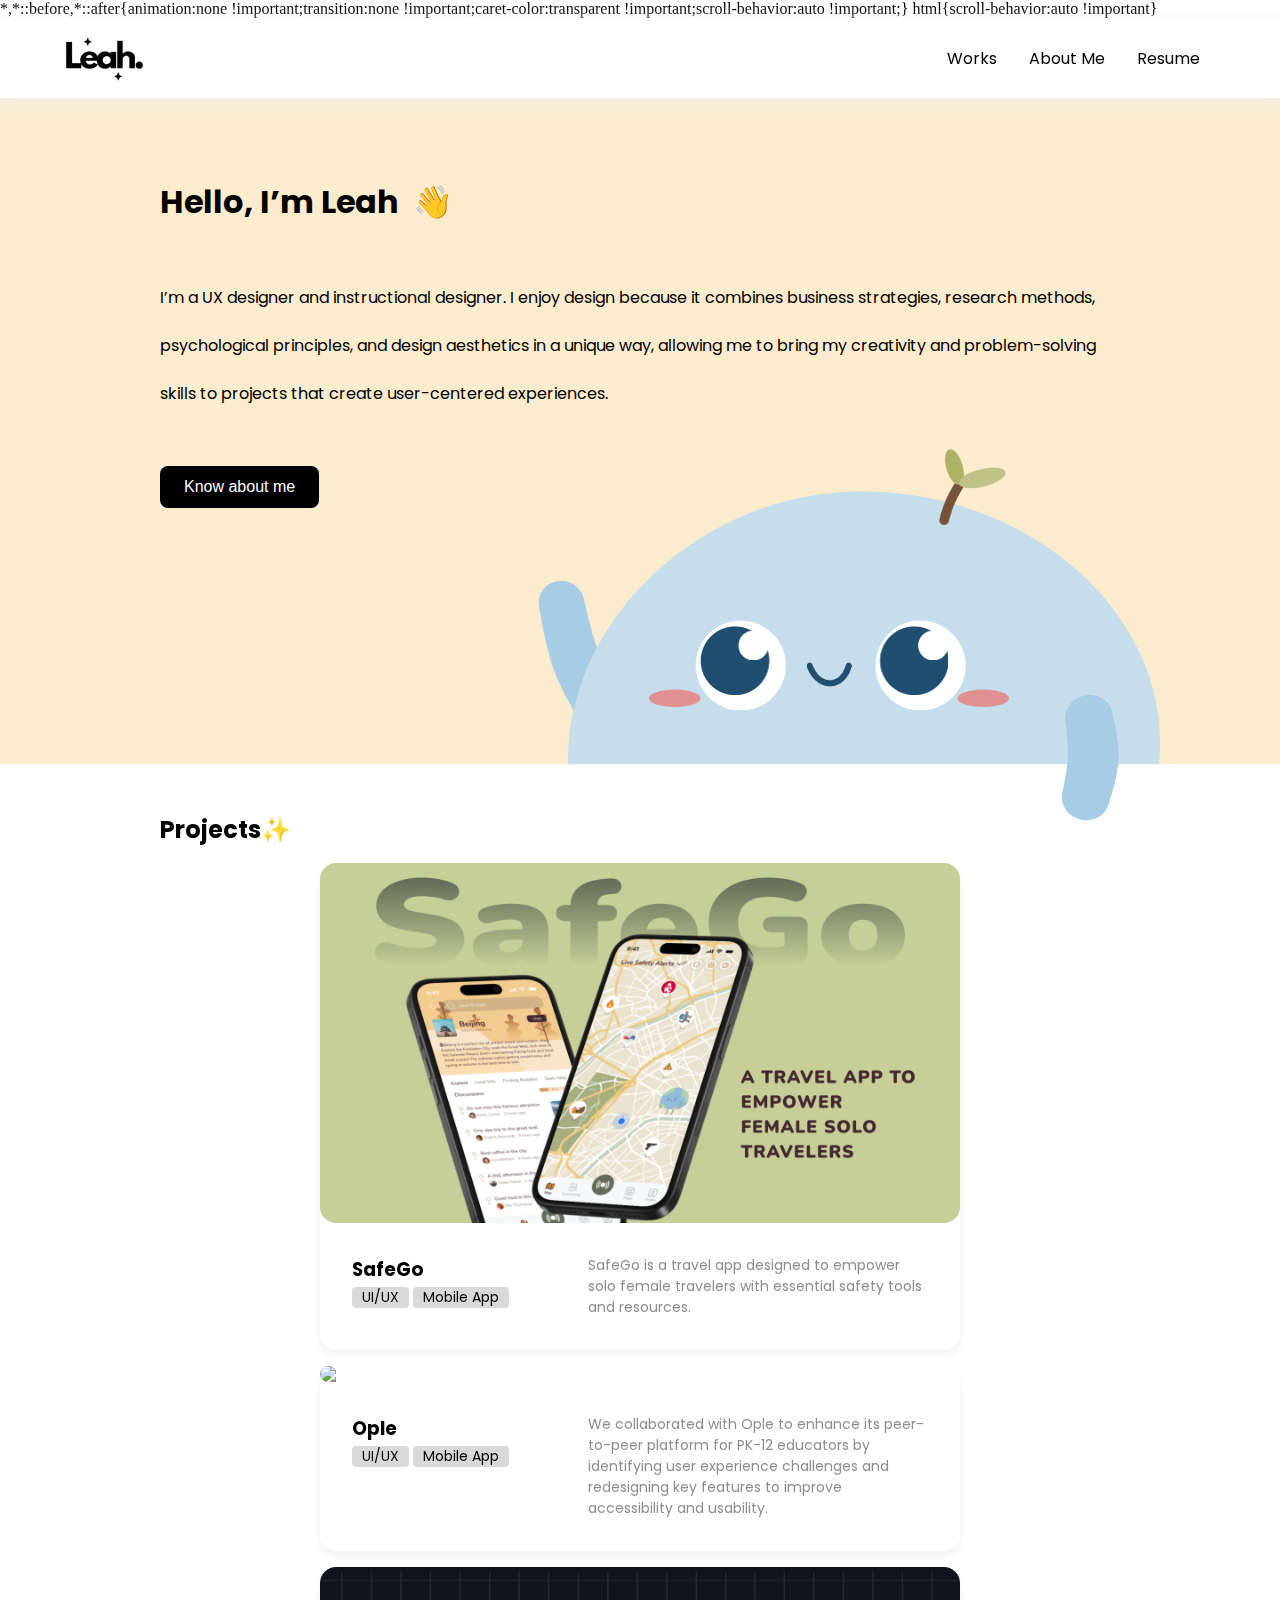
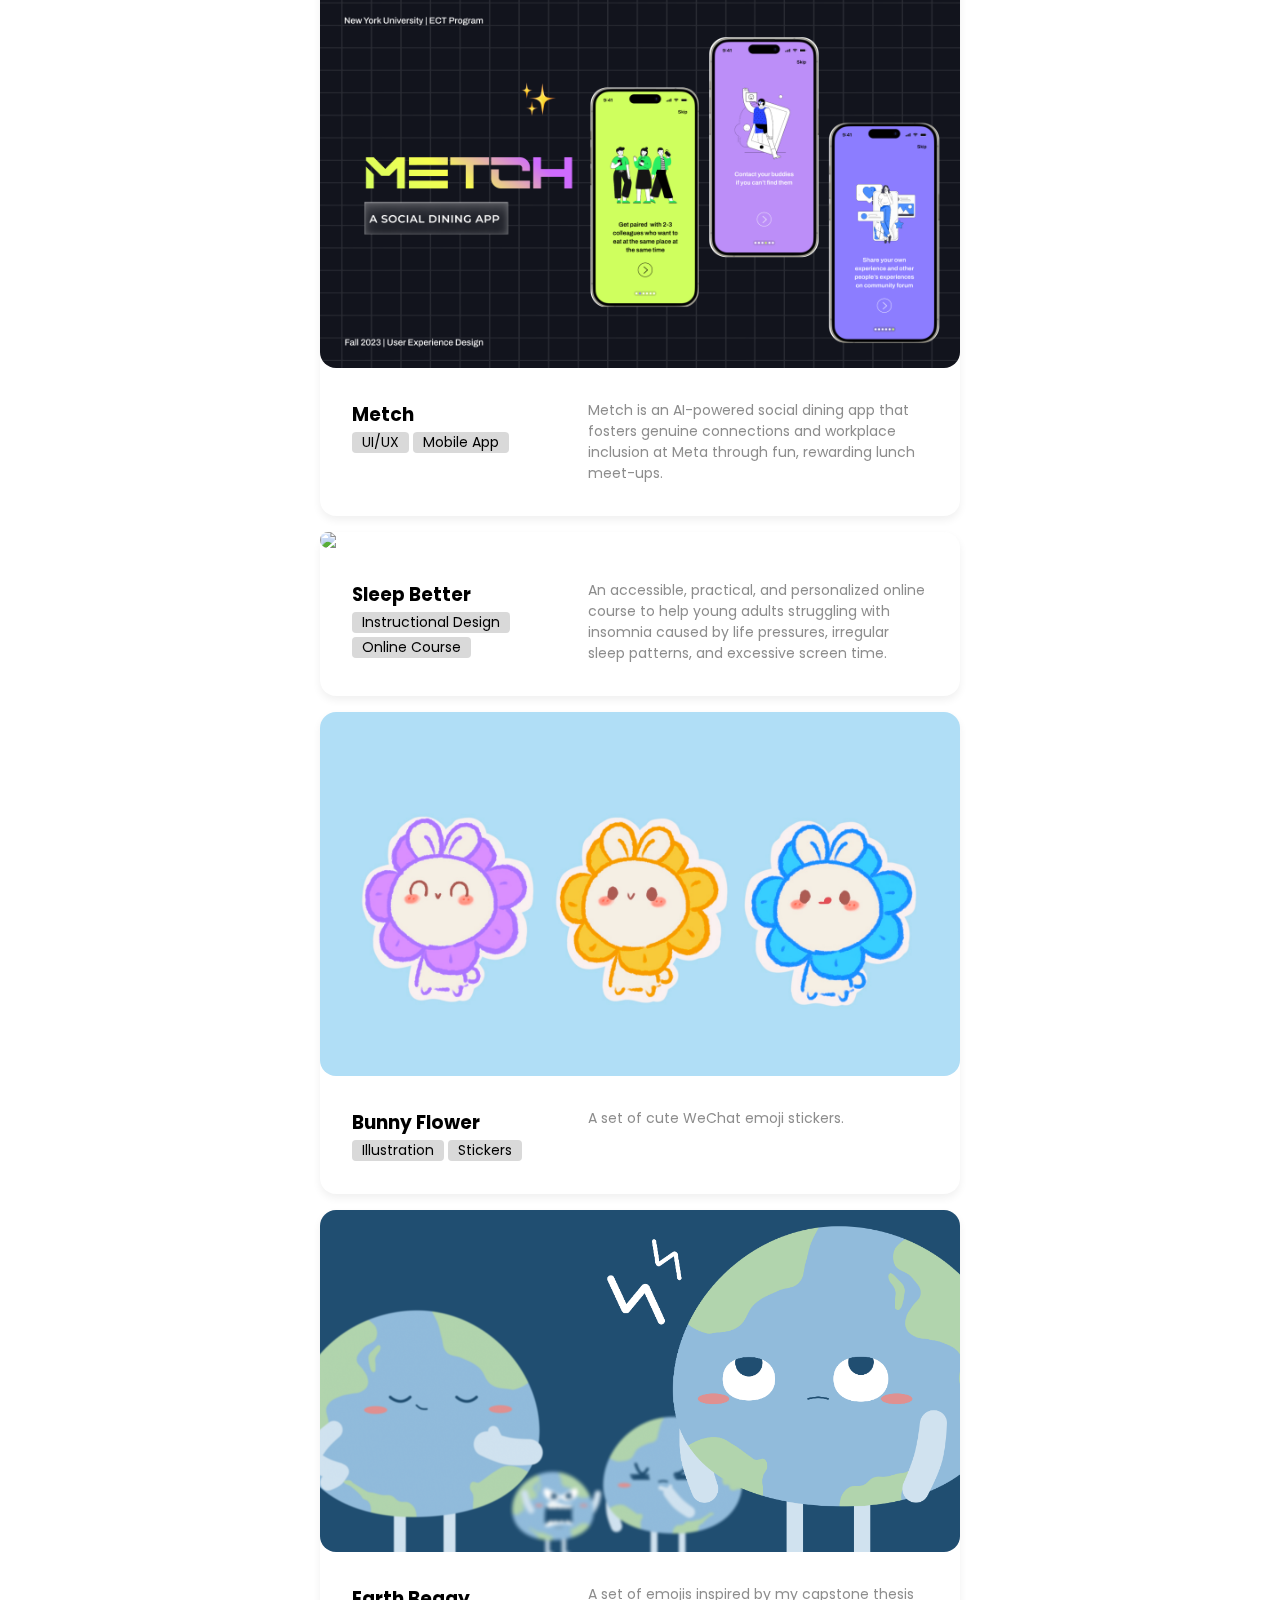
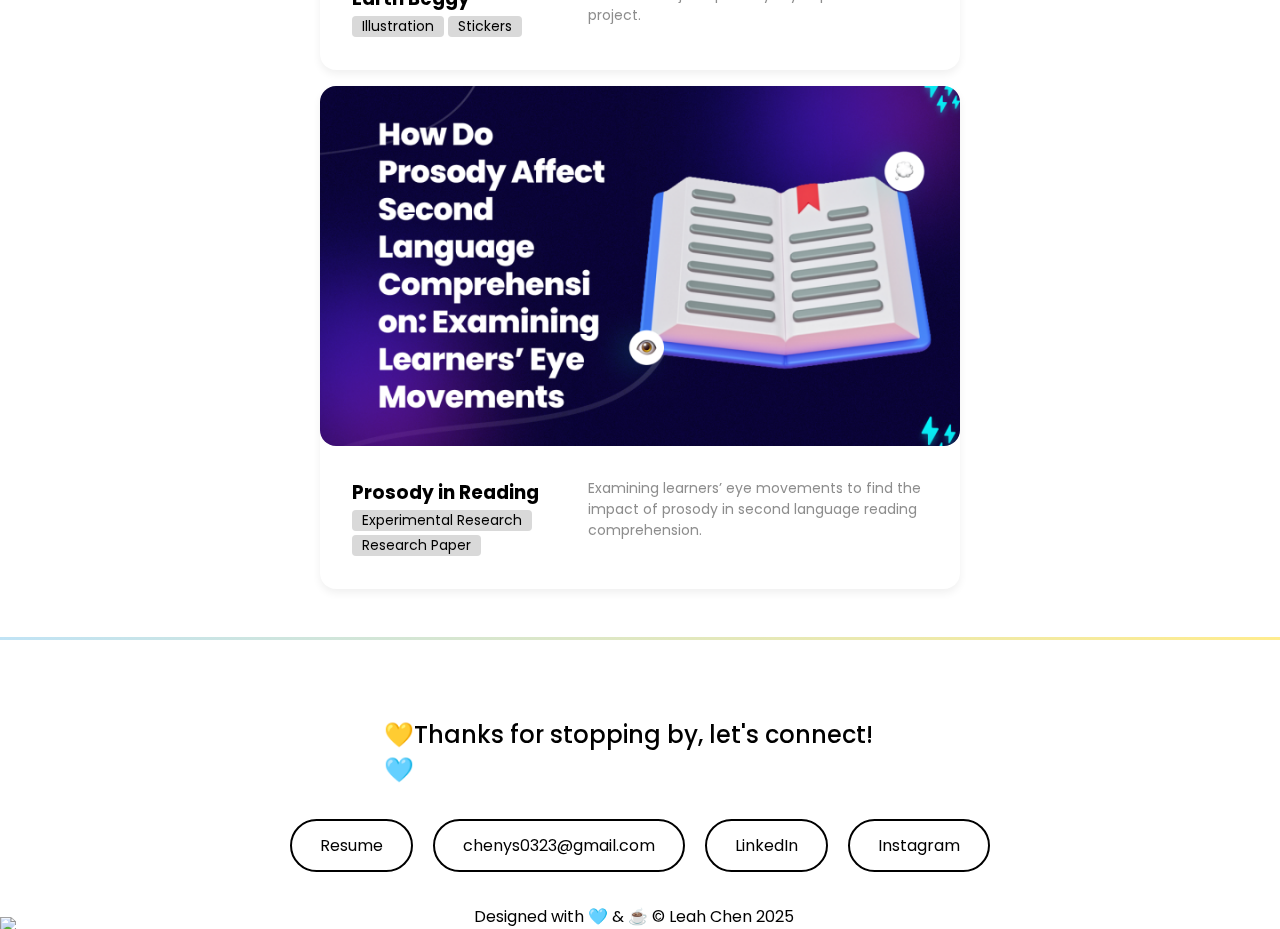
==== commit 2b8ceadd: "safego project" ====
--- a/index.html
+++ b/index.html
@@ -55,7 +55,7 @@
             <h2 id="nav_projects">Projects✨</h2>
             <ul>
                 <li>
-                    <a href="img/comingsoon.png">
+                    <a href="safego/safego.html">
                         <img src="img/safego.png">
                         <div class="content">
                             <div class="title">
@@ -64,7 +64,7 @@
                                 <p>Mobile App</p>
                             </div>
                             <div class="detail">
-                                <p style="font-size: 14px; color:#8D8D8D;">An safety-driven app for female solo travelers.</p>
+                                <p style="font-size: 14px; color:#8D8D8D;">SafeGo is a travel app designed to empower solo female travelers with essential safety tools and resources. </p>
                             </div>
                         </div>
                     </a>    
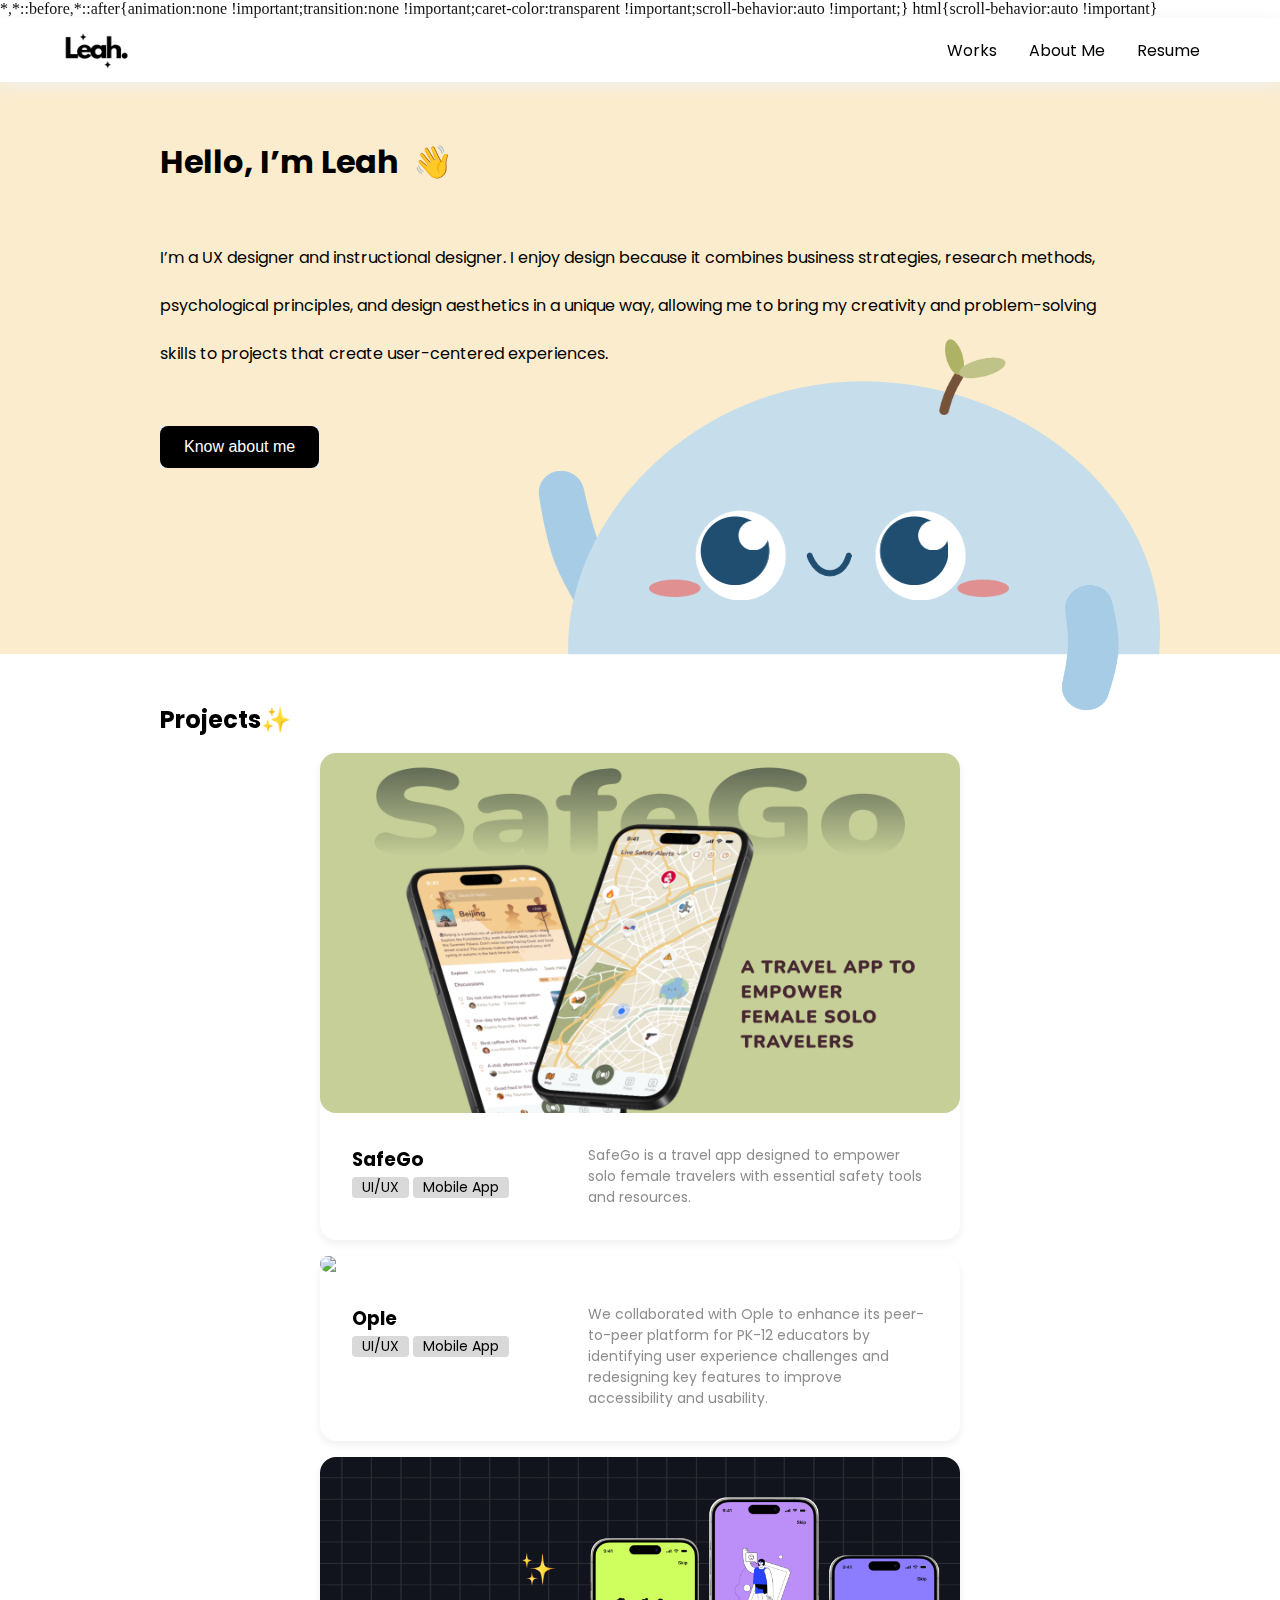
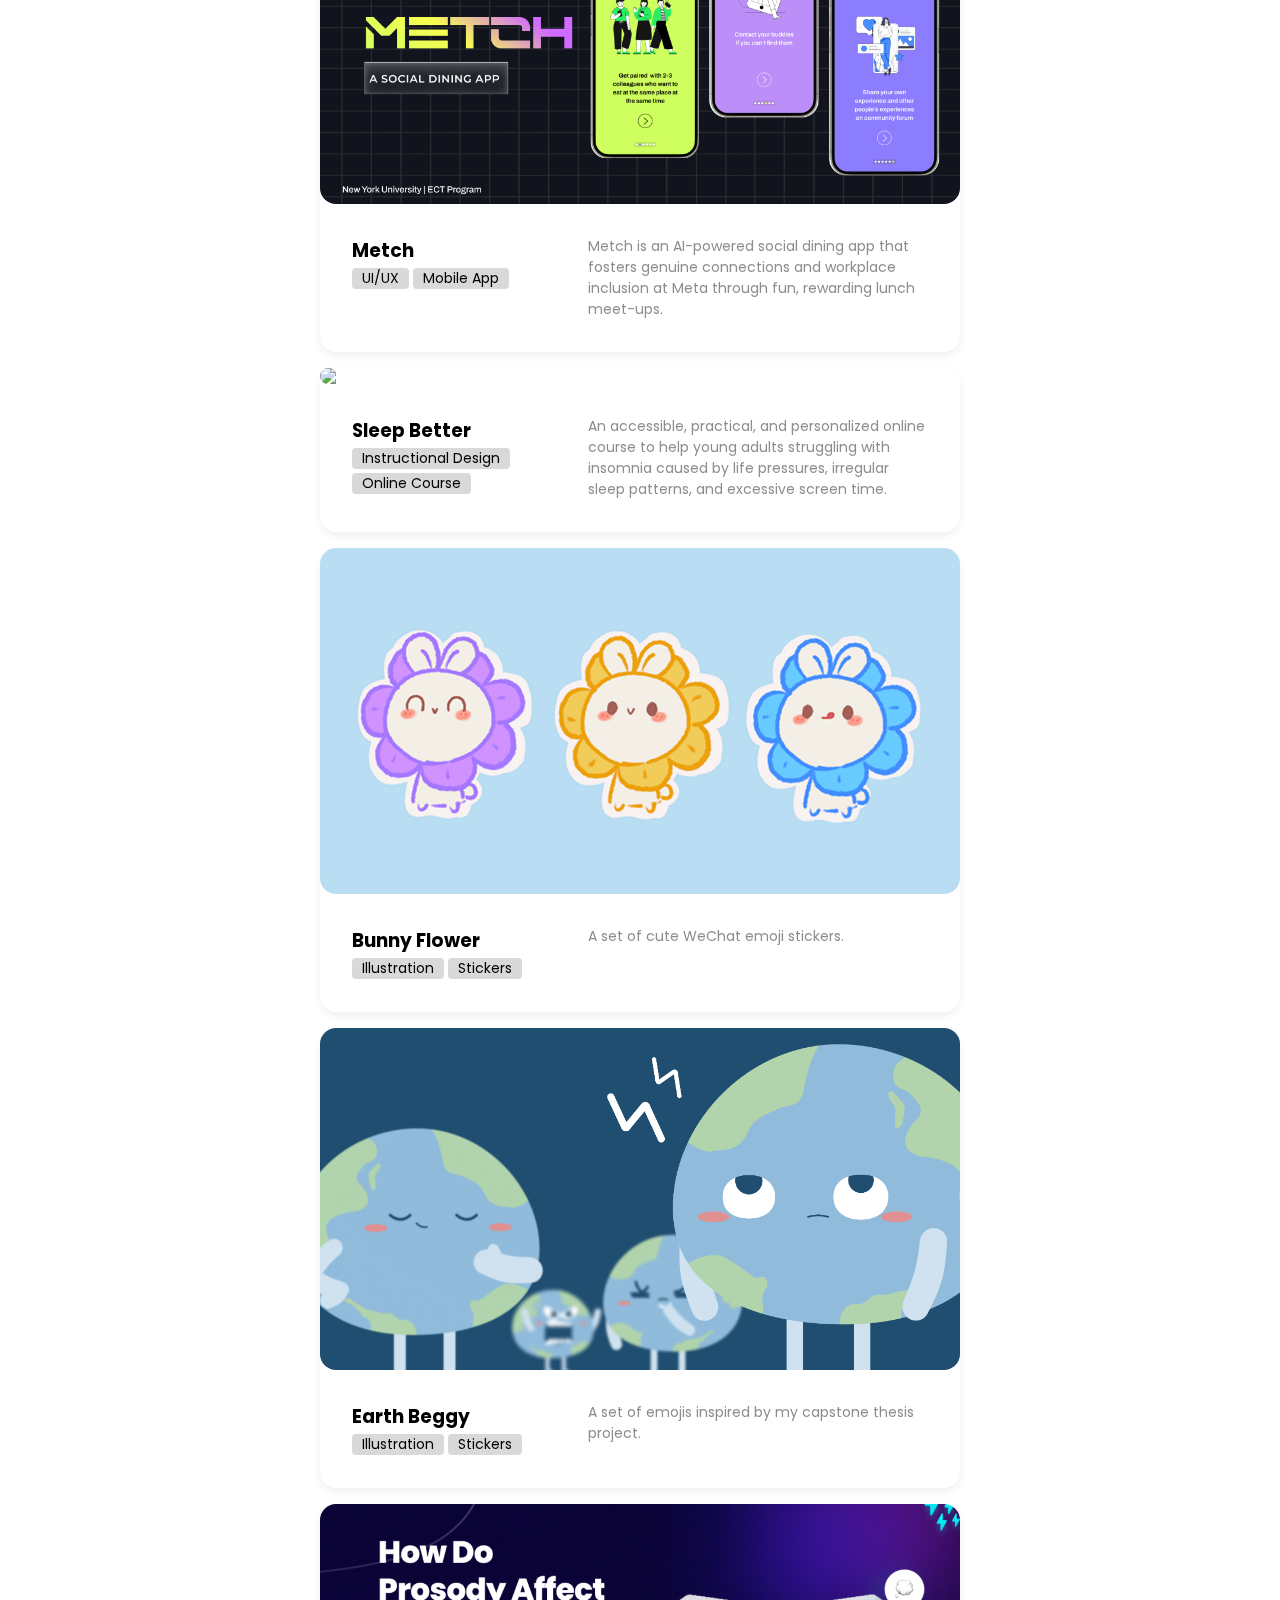
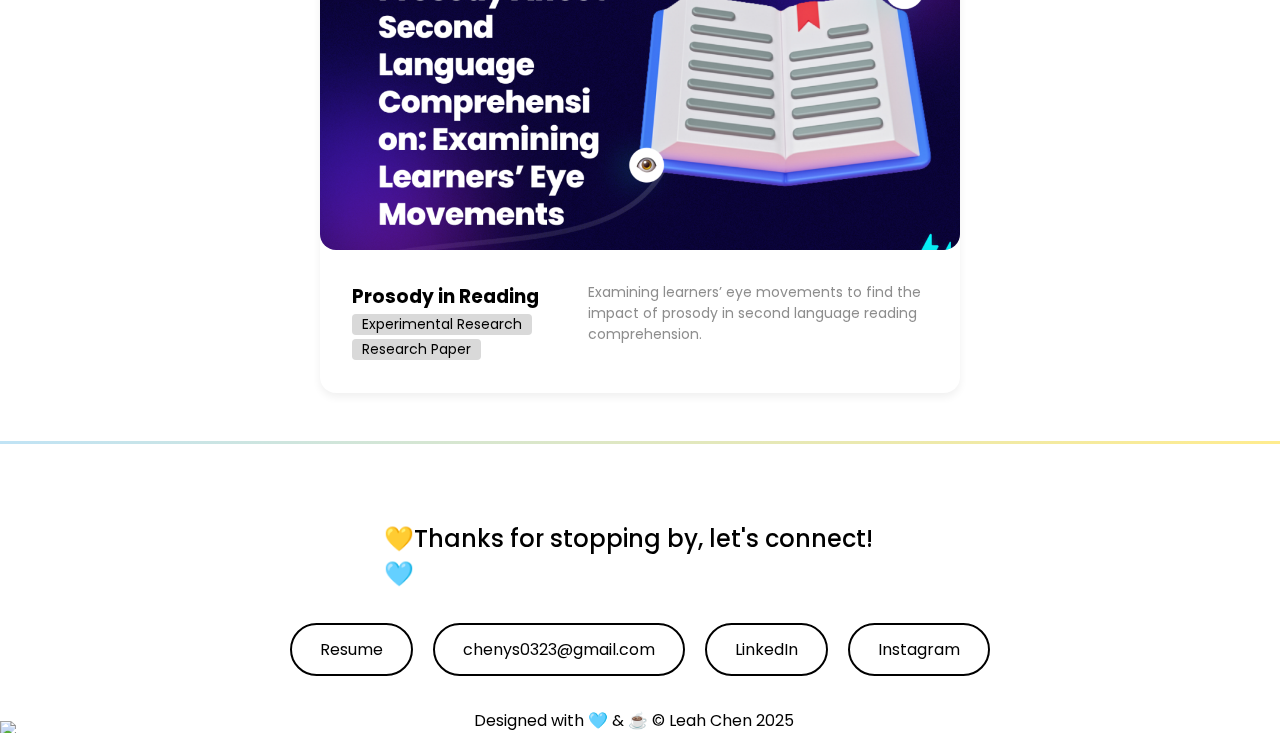
==== commit 92f98796: "nav bar" ====
--- a/index.html
+++ b/index.html
@@ -20,7 +20,7 @@
         
         <!--navigation bar-->
         <div class="nav_bar">
-            <div class="logo"><a href="index.html"><img src="img/logo.png" style="width:82px; height:80px;"> </a></div>
+            <div class="logo"><a href="index.html"><img src="img/logo.png" style="width:auto; height:64px;"> </a></div>
             <div class="menu_item">
                 <ul>
                     <li><a href="index.html#nav_projects">Works</a></li>
--- a/style.css
+++ b/style.css
@@ -22,7 +22,7 @@
 }
 
 .nav_bar{
-    height: 80px;
+    height: 64px;
     width: 100%;
     background: white;
     margin: 0 auto;
@@ -49,7 +49,7 @@
 
 .menu_item ul li{
     float: left;
-    padding: 28px 16px;
+    padding: 20px 16px;
 }
 
 .menu_item li a{color: black;}
@@ -131,8 +131,8 @@
 }
 
 /* cover */
-.cover{position: relative; background-color: #FBECCD; padding-bottom: 96px;}
-.cover_text{padding:160px; line-height: 48px;}
+.cover{position: relative; background-color: #FBECCD; padding-bottom: 66px;}
+.cover_text{padding:120px 160px; line-height: 48px;}
 
 
 /* 小人 */
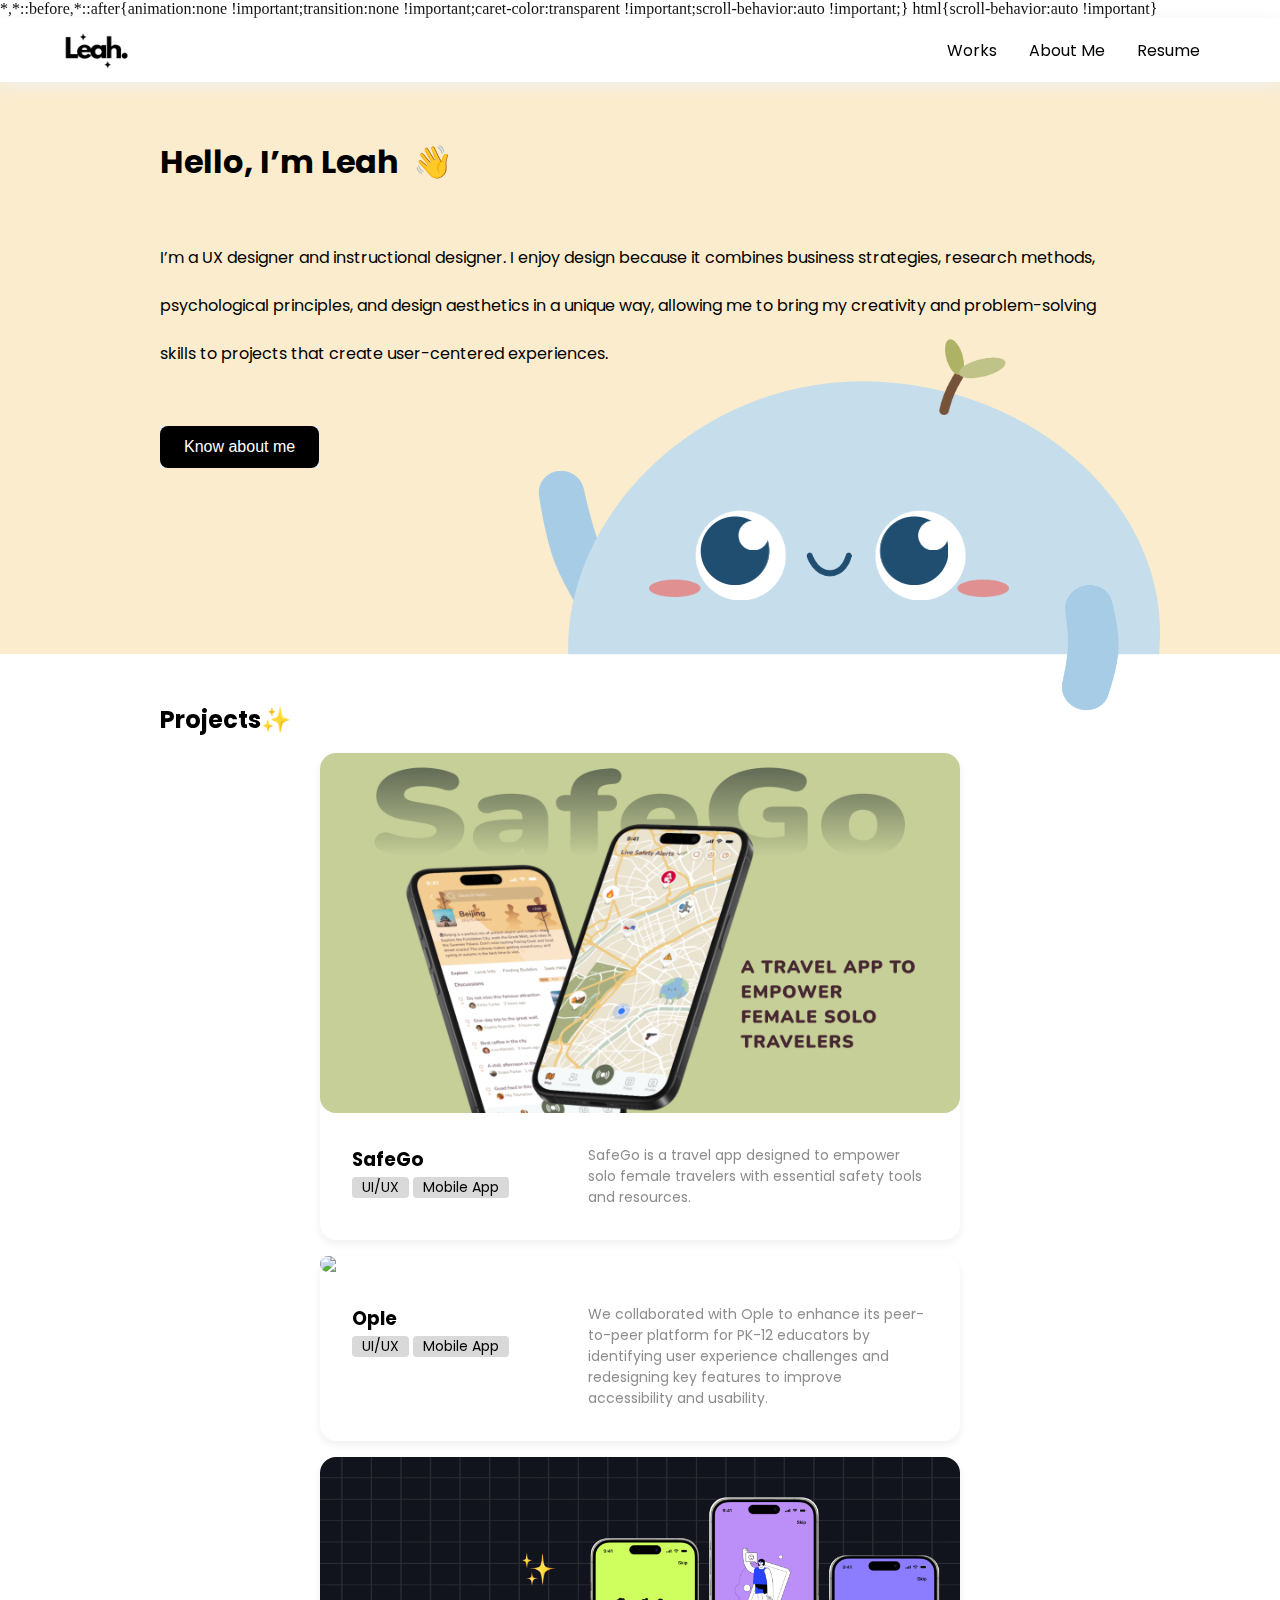
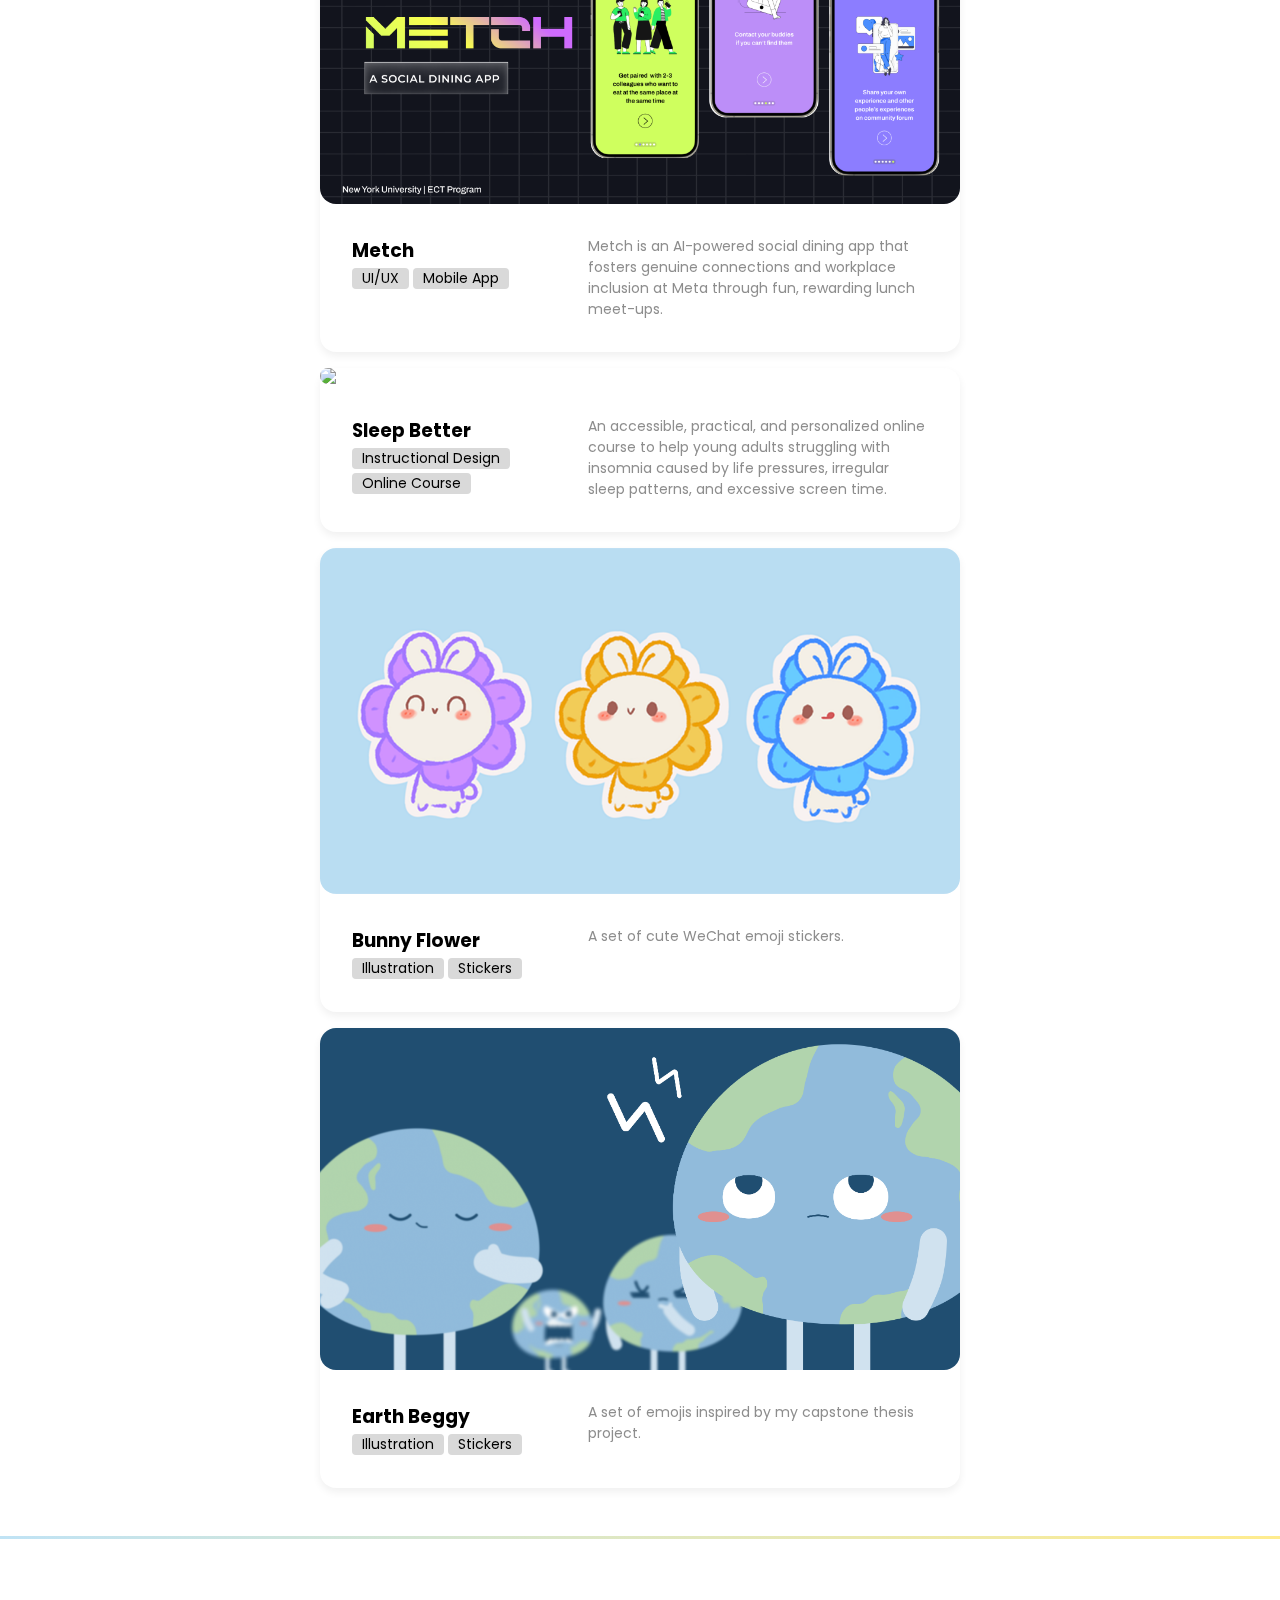
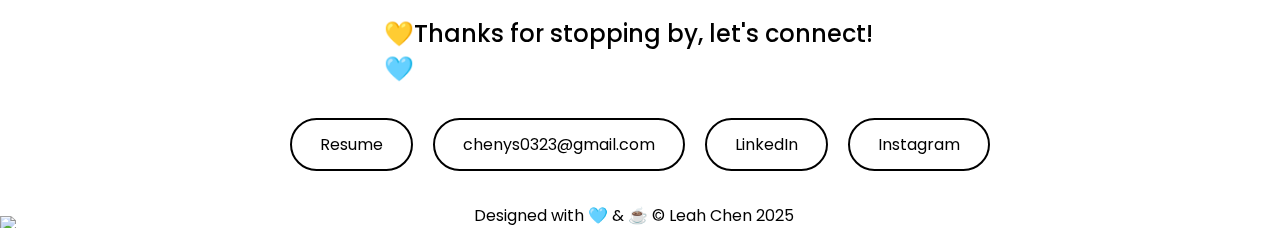
==== commit 474ce3d6: "delete" ====
--- a/index.html
+++ b/index.html
@@ -144,21 +144,7 @@
                         </div>
                     </a>    
                 </li>
-                <li>
-                    <a href="prosody/prosody.html">
-                        <img src="prosody/img_prosody/cover.png">
-                        <div class="content">
-                            <div class="title">
-                                <h3>Prosody in Reading</h3>
-                                <p>Experimental Research</p>
-                                <p>Research Paper</p>
-                            </div>
-                            <div class="detail">
-                                <p style="font-size: 14px; color:#8D8D8D;">Examining learners’ eye movements to find the impact of prosody in second language reading comprehension.</p>
-                            </div>
-                        </div>
-                    </a>    
-                </li>
+                
             </ul>    
         </div>
         
